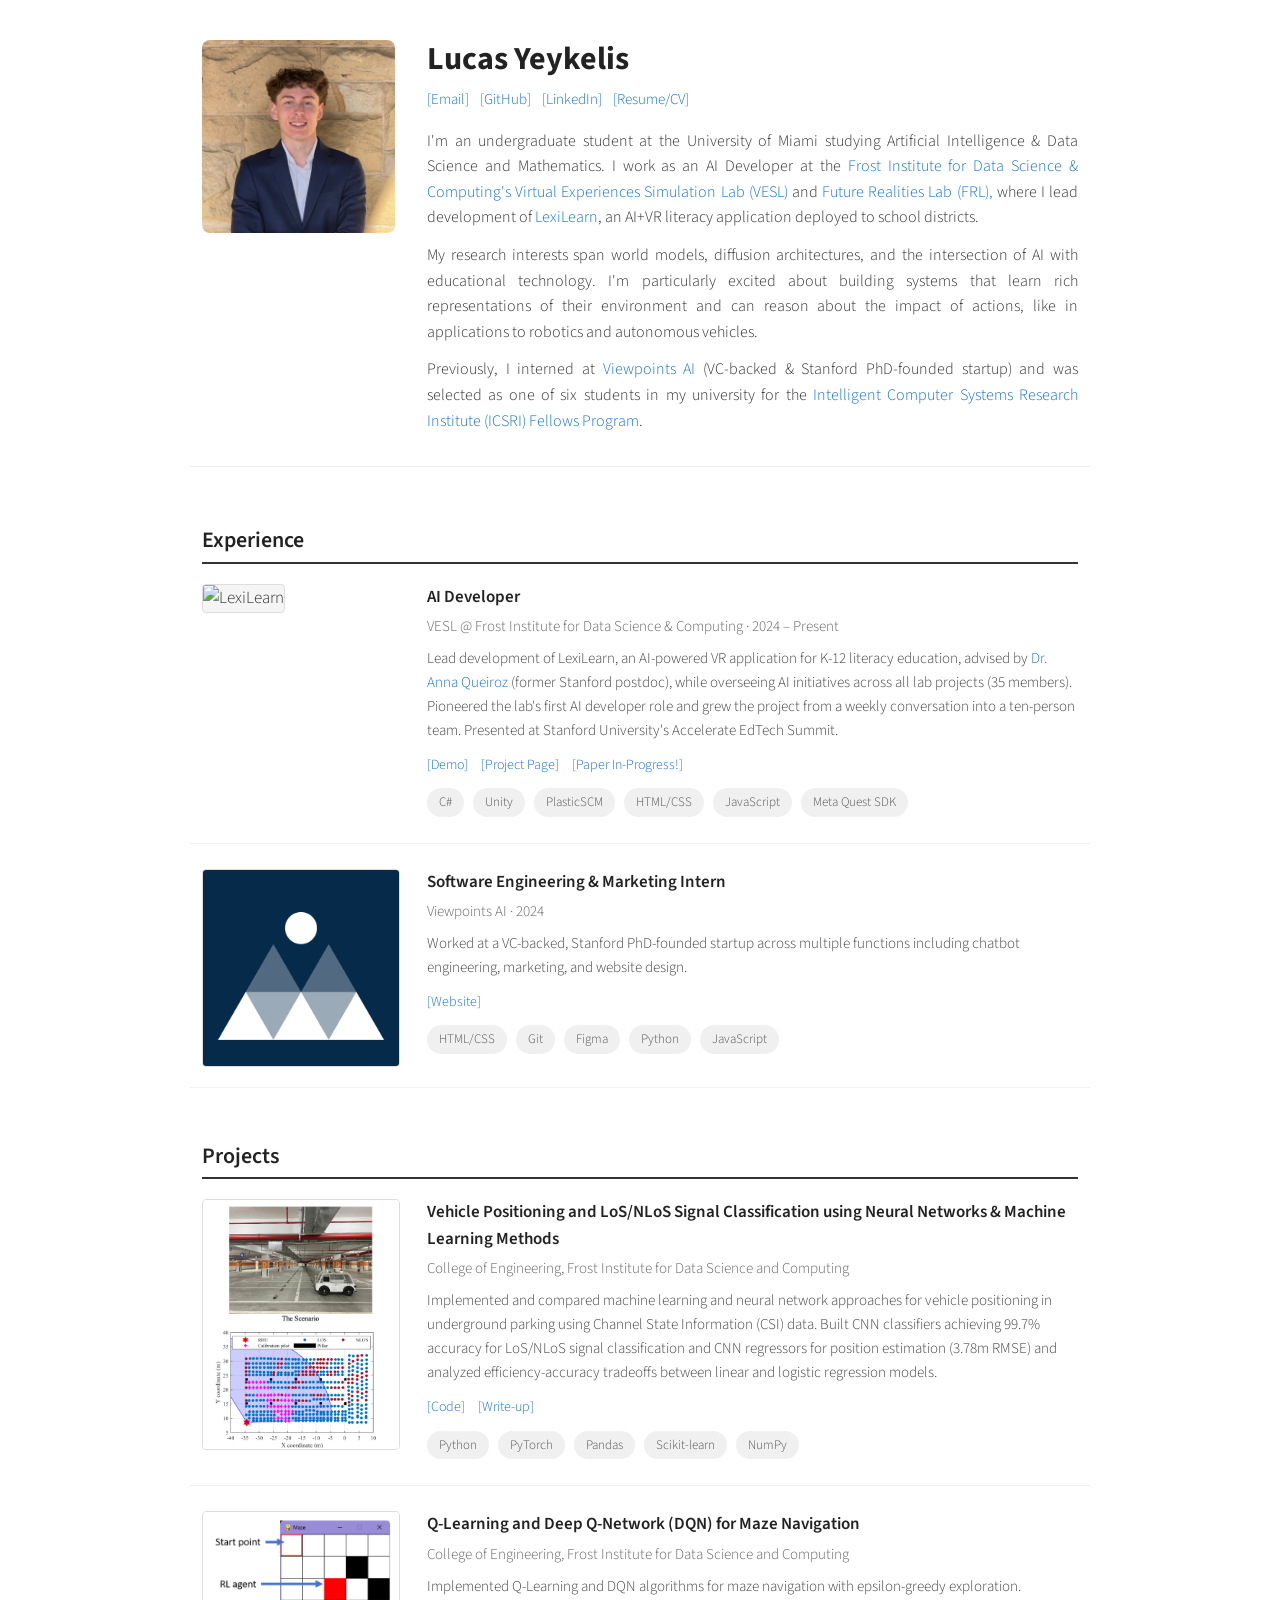
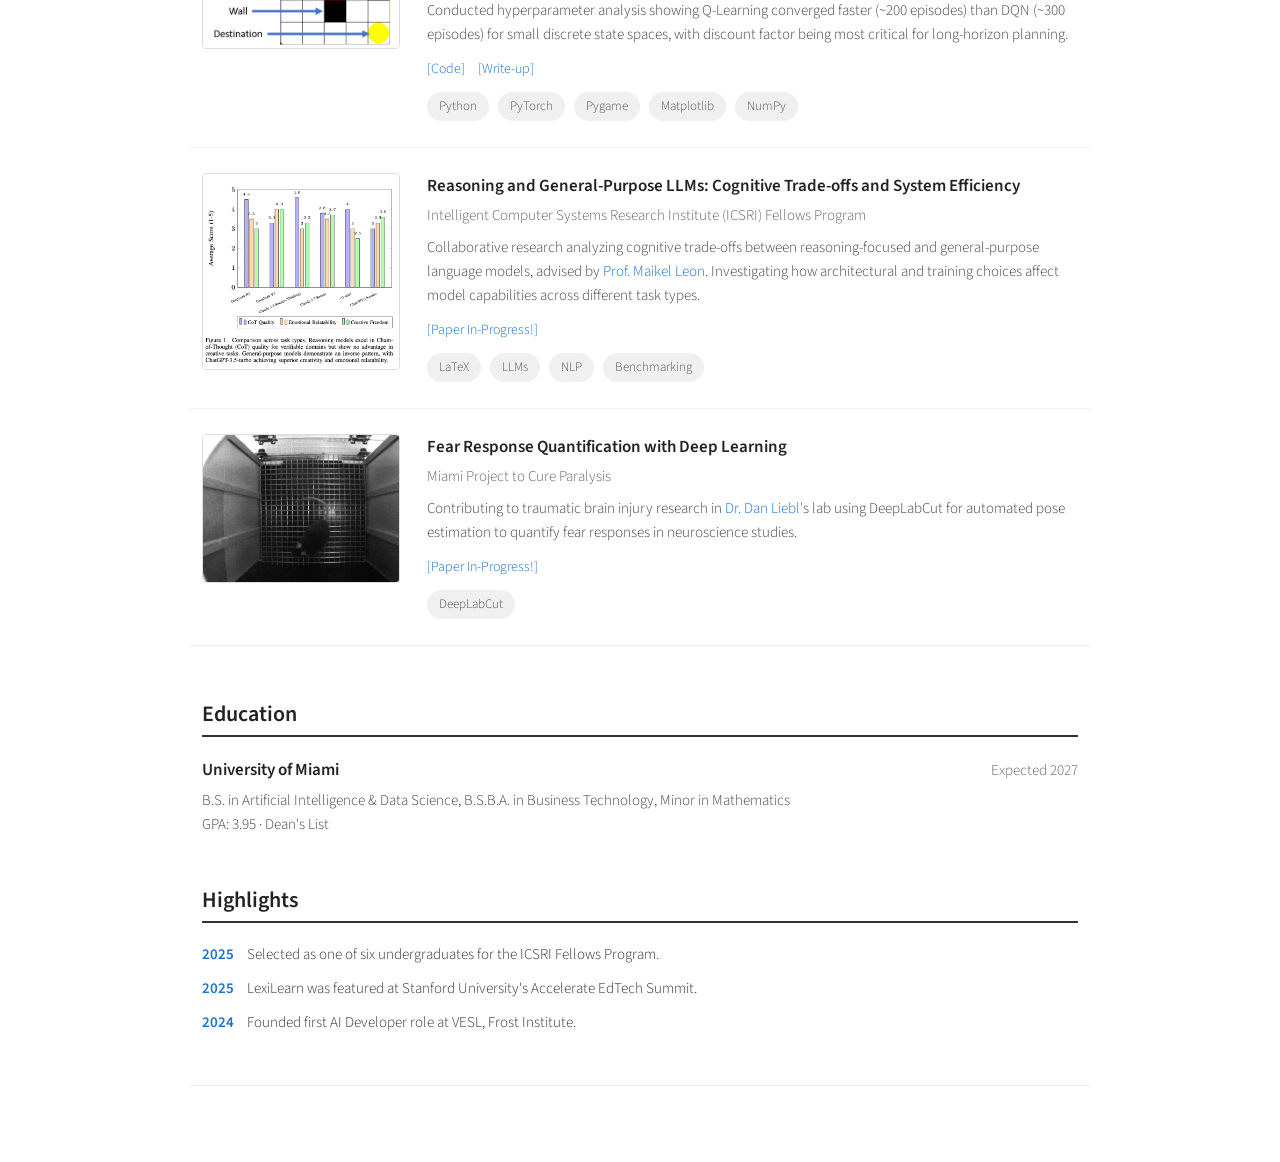
==== index.html @ 6c32b9e9 "changing bio text" ====
<!DOCTYPE html>
<html lang="en">
<head>
    <meta charset="UTF-8">
    <meta name="viewport" content="width=device-width, initial-scale=1.0">
    <title>Lucas Yeykelis</title>
    
    <!-- Bootstrap CSS -->
    <link href="https://cdn.jsdelivr.net/npm/bootstrap@5.3.2/dist/css/bootstrap.min.css" rel="stylesheet">
    
    <!-- Google Fonts -->
    <link rel="preconnect" href="https://fonts.googleapis.com">
    <link rel="preconnect" href="https://fonts.gstatic.com" crossorigin>
    <link href="https://fonts.googleapis.com/css2?family=Source+Sans+3:wght@300;400;600;700&display=swap" rel="stylesheet">
    
    <link rel="stylesheet" href="css/style.css">
</head>
<body>
    <div class="container">
        <!-- Header / Bio Section -->
        <div class="row header-section">
            <div class="col-md-3 portrait-col">
                <img src="imgs/ProfilePhoto.jpeg" class="img-fluid portrait" alt="Lucas portrait">
            </div>
            <div class="col-md-9 bio-col">
                <h1 class="name">Lucas Yeykelis</h1>
                
                <div class="contact-links">
                    <a href="mailto:yeylucas10@gmail.com" target="_blank">[Email]</a>
                    <a href="https://github.com/yeylucas" target="_blank">[GitHub]</a>
                    <a href="https://linkedin.com/in/lucasyeykelis" target="_blank">[LinkedIn]</a>
                    <a href="docs/Lucas Yeykelis Resume.pdf" target="_blank">[Resume/CV]</a>
                </div>
                
                <p class="bio">
                    I'm an undergraduate student at the University of Miami studying Artificial Intelligence & Data Science and Mathematics. I work as an 
                    AI Developer at the <a href="https://xr.miami.edu/labs/the-vesl/index.html" target="_blank">Frost Institute for Data Science & Computing's Virtual 
                    Experiences Simulation Lab (VESL)</a> and <a href="https://xr.miami.edu/labs/frl/index.html" target="_blank">Future Realities Lab 
                    (FRL), </a>where I lead development of 
                    <a href="https://xr.miami.edu/labs/frl/projects.html" target="_blank">LexiLearn</a>, an AI+VR literacy application deployed to school districts.
                </p>
                
                <p class="bio">
                    My research interests span world models, diffusion architectures, and the intersection of 
                    AI with educational technology. I'm particularly excited about building systems that learn 
                    rich representations of their environment and can reason about the impact of actions, like in applications to robotics and autonomous vehicles.
                </p>
                
                <p class="bio">
                    Previously, I interned at <a href="https://viewpoints.ai/" target="_blank">Viewpoints AI</a> (VC-backed & Stanford PhD-founded startup) 
                    and was selected as one of six students in my university for the 
                    <a href="https://www.herbert.miami.edu/faculty-research/research-labs-centers-institutes/icsri/fellows-program.html" target="_blank">Intelligent Computer Systems Research Institute (ICSRI) Fellows Program</a>.
                </p>
            </div>
        </div>
        

<!-- Experience Section -->
<div class="row">
    <div class="col-12">
        <h2 class="section-title">Experience</h2>
    </div>
</div>

<!-- Experience: LexiLearn -->
<div class="row project-row">
    <div class="col-sm-3 project-img-col">
        <img src="imgs/LexiLearnDemo.jpeg" class="img-fluid project-img" alt="LexiLearn">
    </div>
    <div class="col-sm-9">
        <div class="project-title">
            AI Developer
        </div>
        <div class="project-venue">
            VESL @ Frost Institute for Data Science & Computing · 2024 – Present
        </div>
        <div class="project-desc">
            Lead development of LexiLearn, an AI-powered VR application for K-12 literacy education, advised by <a href="https://com.miami.edu/profile/anna-queiroz/" target="_blank">Dr. Anna Queiroz</a> 
    (former Stanford postdoc), while overseeing AI initiatives across all lab projects (35 members). 
            Pioneered the lab's first AI developer role and grew the project from a weekly 
            conversation into a ten-person team. Presented at Stanford University's Accelerate EdTech Summit.
        </div>
        <div class="project-links">
            <a href="https://www.youtube.com/shorts/j29-6Xuvc5c" target="_blank">[Demo]</a>
            <a href="https://xr.miami.edu/labs/frl/projects.html" target="_blank">[Project Page]</a> 
            <a href="#">[Paper In-Progress!]</a>
        </div>
         <div class="project-tags">
                    <span class="tag">C#</span>
                    <span class="tag">Unity</span>
                    <span class="tag">PlasticSCM</span>
                    <span class="tag">HTML/CSS</span>
                    <span class="tag">JavaScript</span>
                    <span class="tag">Meta Quest SDK</span>
        </div>
    </div>
</div>

<!-- Experience: Viewpoints AI -->
<div class="row project-row">
    <div class="col-sm-3 project-img-col">
        <img src="imgs/vp_AI_2048.png" class="img-fluid project-img" alt="Viewpoints AI">
    </div>
    <div class="col-sm-9">
        <div class="project-title">
            Software Engineering & Marketing Intern
        </div>
        <div class="project-venue">
            Viewpoints AI · 2024
        </div>
        <div class="project-desc">
            Worked at a VC-backed, Stanford PhD-founded startup across multiple functions including 
            chatbot engineering, marketing, and website design.
        </div>
        <div class="project-links">
            <a href="https://viewpoints.ai/" target="_blank">[Website]</a>
        </div>
        <div class="project-tags">
                    <span class="tag">HTML/CSS</span>
                    <span class="tag">Git</span>
                    <span class="tag">Figma</span>
                    <span class="tag">Python</span>
                    <span class="tag">JavaScript</span>
        </div>
    </div>
</div>


        <!-- Projects Section -->
        <div class="row">
            <div class="col-12">
                <h2 class="section-title">Projects</h2>
            </div>
        </div>
    
        
        <!-- Project: Los/NLoS -->
        <div class="row project-row">
            <div class="col-sm-3 project-img-col">
                <img src="imgs/LoS:NLoS.png" class="img-fluid project-img" alt="Los-NLos">
            </div>
            <div class="col-sm-9">
                <div class="project-title">
                    Vehicle Positioning and LoS/NLoS Signal Classification using Neural Networks & Machine Learning Methods
                </div>
                <div class="project-venue">
                    College of Engineering, Frost Institute for Data Science and Computing
                </div>
                <div class="project-desc">
                    Implemented and compared machine learning and neural network approaches for vehicle positioning in underground parking using Channel State Information (CSI) data. Built CNN classifiers achieving 99.7% accuracy for LoS/NLoS signal classification and CNN regressors for position estimation (3.78m RMSE) and analyzed efficiency-accuracy tradeoffs between linear and logistic regression models.
                </div>
                <div class="project-links">
                    <a href="https://github.com/yeylucas/vehicle-positioning" target="_blank">[Code]</a>
                    <a href="docs/LoS-NLoS.pdf" target="_blank">[Write-up]</a>
                </div>
                <div class="project-tags">
                    <span class="tag">Python</span>
                    <span class="tag">PyTorch</span>
                    <span class="tag">Pandas</span>
                    <span class="tag">Scikit-learn</span>
                    <span class="tag">NumPy</span>
                </div>
            </div>
        </div>


        <!-- Project: Reinforcement Learning -->
        <div class="row project-row">
            <div class="col-sm-3 project-img-col">
                <img src="imgs/RL_Maze.png" class="img-fluid project-img" alt="Los-NLos">
            </div>
            <div class="col-sm-9">
                <div class="project-title">
                    Q-Learning and Deep Q-Network (DQN) for Maze Navigation
                </div>
                <div class="project-venue">
                    College of Engineering, Frost Institute for Data Science and Computing
                </div>
                <div class="project-desc">
                    Implemented Q-Learning and DQN algorithms for maze navigation with epsilon-greedy exploration. Conducted hyperparameter analysis showing Q-Learning converged faster (~200 episodes) than DQN (~300 episodes) for small discrete state spaces, with discount factor being most critical for long-horizon planning.
                </div>
                <div class="project-links">
                    <a href="https://github.com/yeylucas/maze-navigation-rl" target="_blank">[Code]</a>
                    <a href="docs/Q-Learning and DQN for Maze Navigation.pdf" target="_blank">[Write-up]</a>
                </div>
                <div class="project-tags">
                    <span class="tag">Python</span>
                    <span class="tag">PyTorch</span>
                    <span class="tag">Pygame</span>
                    <span class="tag">Matplotlib</span>
                    <span class="tag">NumPy</span>
                </div>
            </div>
        </div>
        
        <!-- Project: IEEE Research -->
        <div class="row project-row">
            <div class="col-sm-3 project-img-col">
                <img src="imgs/IEEEGraph.png" class="img-fluid project-img" alt="IEEE Research">
            </div>
            <div class="col-sm-9">
                <div class="project-title">
                    Reasoning and General-Purpose LLMs: Cognitive Trade-offs and System Efficiency
                </div>
                <div class="project-venue">
                    Intelligent Computer Systems Research Institute (ICSRI) Fellows Program
                </div>
                <div class="project-desc">
                    Collaborative research analyzing cognitive trade-offs between reasoning-focused 
                    and general-purpose language models, advised by <a href="https://people.miami.edu/profile/d5b0b9ea0b949c3556face12722f05a1" target="_blank">Prof. Maikel Leon</a>. Investigating how architectural and training 
                    choices affect model capabilities across different task types.
                </div>
                <div class="project-links">
                    <a href="#">[Paper In-Progress!]</a> 
                </div>
                <div class="project-tags">
                    <span class="tag">LaTeX</span>
                    <span class="tag">LLMs</span>
                    <span class="tag">NLP</span>
                    <span class="tag">Benchmarking</span>
                    
                </div>
            </div>
        </div>
        
        <!-- Project: DeepLabCut Fear Response -->
        <div class="row project-row">
            <div class="col-sm-3 project-img-col">
                <img src="imgs/DLCRat.png" class="img-fluid project-img" alt="DeepLabCut Research">
            </div>
            <div class="col-sm-9">
                <div class="project-title">
                    Fear Response Quantification with Deep Learning
                </div>
                <div class="project-venue">
                    Miami Project to Cure Paralysis
                </div>
                <div class="project-desc">
                    Contributing to traumatic brain injury research in <a href="https://www.themiamiproject.org/faculty/daniel-liebl/" target="_blank">Dr. Dan Liebl</a>'s lab using DeepLabCut for automated pose estimation to 
                    quantify fear responses in neuroscience studies.
                </div>
                <div class="project-links">
                    <a href="#">[Paper In-Progress!]</a>
                </div>
                <div class="project-tags">
                    <span class="tag">DeepLabCut</span>
                </div>
            </div>
        </div>
        
        <!-- Older Projects Section -->
       <!---
       
       <div class="row"> 
            <div class="col-12">
                <h2 class="section-title">Older Projects</h2>
            </div>
        </div>

        -->

        <!-- Education Section -->
        <div class="row">
            <div class="col-12">
                <h2 class="section-title">Education</h2>
            </div>
        </div>
        
        <div class="row education-row">
            <div class="col-12">
                <div class="education-item">
                    <span class="education-school">University of Miami</span>
                    <span class="education-date">Expected 2027</span>
                </div>
                <div class="education-details">
                    B.S. in Artificial Intelligence & Data Science, B.S.B.A. in Business Technology, Minor in Mathematics
                    <br>
                    GPA: 3.95 · Dean's List
                </div>
            </div>
        </div>
        
        <!-- Highlights Section -->
        <div class="row">
            <div class="col-12">
                <h2 class="section-title">Highlights</h2>
            </div>
        </div>
        
        <div class="row highlights-row">
            <div class="col-12">
                <div class="highlight-item">
                    <span class="highlight-date">2025</span>
                    Selected as one of six undergraduates for the ICSRI Fellows Program.
                </div>
                <div class="highlight-item">
                    <span class="highlight-date">2025</span>
                    LexiLearn was featured at Stanford University's Accelerate EdTech Summit.
                </div>
                <div class="highlight-item">
                    <span class="highlight-date">2024</span>
                    Founded first AI Developer role at VESL, Frost Institute.
                </div>
            </div>
        </div>
        
        <!-- Footer -->
        <div class="row footer-row">
            <div class="col-12">
                <p class="footer-text">
                    
                </p>
            </div>
        </div>
        
    </div>
    
    <script src="https://cdn.jsdelivr.net/npm/bootstrap@5.3.2/dist/js/bootstrap.bundle.min.js"></script>
</body>
</html>
---- css/style.css ----
/* Base Styles */
body {
    font-family: 'Source Sans 3', 'Helvetica Neue', Helvetica, Arial, sans-serif;
    font-size: 17px;
    font-weight: 300;
    line-height: 1.6;
    color: #333;
    background-color: #fff;
    padding-top: 40px;
    padding-bottom: 40px;
}

.container {
    max-width: 900px;
}

a {
    color: #1772d0;
    text-decoration: none;
}

a:hover {
    color: #f09228;
    text-decoration: none;
}

/* Header / Bio Section */
.header-section {
    margin-bottom: 30px;
    padding-bottom: 20px;
    border-bottom: 1px solid #eee;
}

.portrait-col {
    padding-right: 20px;
}

.portrait {
    width: 100%;
    max-width: 200px;
    border-radius: 8px;
}

.name {
    font-size: 32px;
    font-weight: 700;
    margin-bottom: 8px;
    color: #222;
}

.contact-links {
    margin-bottom: 15px;
}

.contact-links a {
    margin-right: 8px;
    font-size: 15px;
}

.bio {
    font-size: 16px;
    margin-bottom: 12px;
    text-align: justify;
}

/* Section Titles */
.section-title {
    font-size: 22px;
    font-weight: 600;
    color: #222;
    margin-top: 30px;
    margin-bottom: 20px;
    padding-bottom: 8px;
    border-bottom: 2px solid #333;
}

/* Project Cards */
.project-row {
    margin-bottom: 25px;
    padding-bottom: 20px;
    border-bottom: 1px solid #f0f0f0;
}

.project-row:last-of-type {
    border-bottom: none;
}

.project-img-col {
    padding-right: 15px;
}

.project-img {
    width: 100%;
    border-radius: 4px;
    border: 1px solid #ddd;
    background-color: #f5f5f5;
}

.project-title {
    font-size: 17px;
    font-weight: 600;
    color: #222;
    margin-bottom: 4px;
}

.project-venue {
    font-size: 15px;
    color: #666;
    margin-bottom: 8px;
}

.project-desc {
    font-size: 15px;
    color: #444;
    margin-bottom: 8px;
}

.project-links a {
    margin-right: 10px;
    font-size: 14px;
}

/* Education */
.education-row {
    margin-bottom: 20px;
}

.education-item {
    display: flex;
    justify-content: space-between;
    align-items: baseline;
}

.education-school {
    font-size: 17px;
    font-weight: 600;
    color: #222;
}

.education-date {
    font-size: 15px;
    color: #666;
}

.education-details {
    font-size: 15px;
    color: #444;
    margin-top: 4px;
}

/* Highlights */
.highlights-row {
    margin-bottom: 20px;
}

.highlight-item {
    margin-bottom: 10px;
    font-size: 15px;
}

.highlight-date {
    font-weight: 600;
    color: #1772d0;
    margin-right: 10px;
}

/* Footer */
.footer-row {
    margin-top: 40px;
    padding-top: 20px;
    border-top: 1px solid #eee;
}

.footer-text {
    font-size: 13px;
    color: #888;
    text-align: center;
}

/* Responsive Adjustments */
@media (max-width: 768px) {
    .portrait-col {
        text-align: center;
        margin-bottom: 20px;
    }
    
    .portrait {
        max-width: 150px;
    }
    
    .name {
        text-align: center;
    }
    
    .contact-links {
        text-align: center;
    }
    
    .bio {
        text-align: left;
    }
    
    .project-img-col {
        margin-bottom: 15px;
    }
    
    .education-item {
        flex-direction: column;
    }
    
    .education-date {
        margin-top: 2px;
    }
}

.project-tags {
    margin-top: 10px;
}

.tag {
    display: inline-block;
    background-color: #f0f0f0;
    color: #555;
    padding: 4px 12px;
    border-radius: 20px;
    font-size: 13px;
    margin-right: 6px;
    margin-bottom: 6px;
}
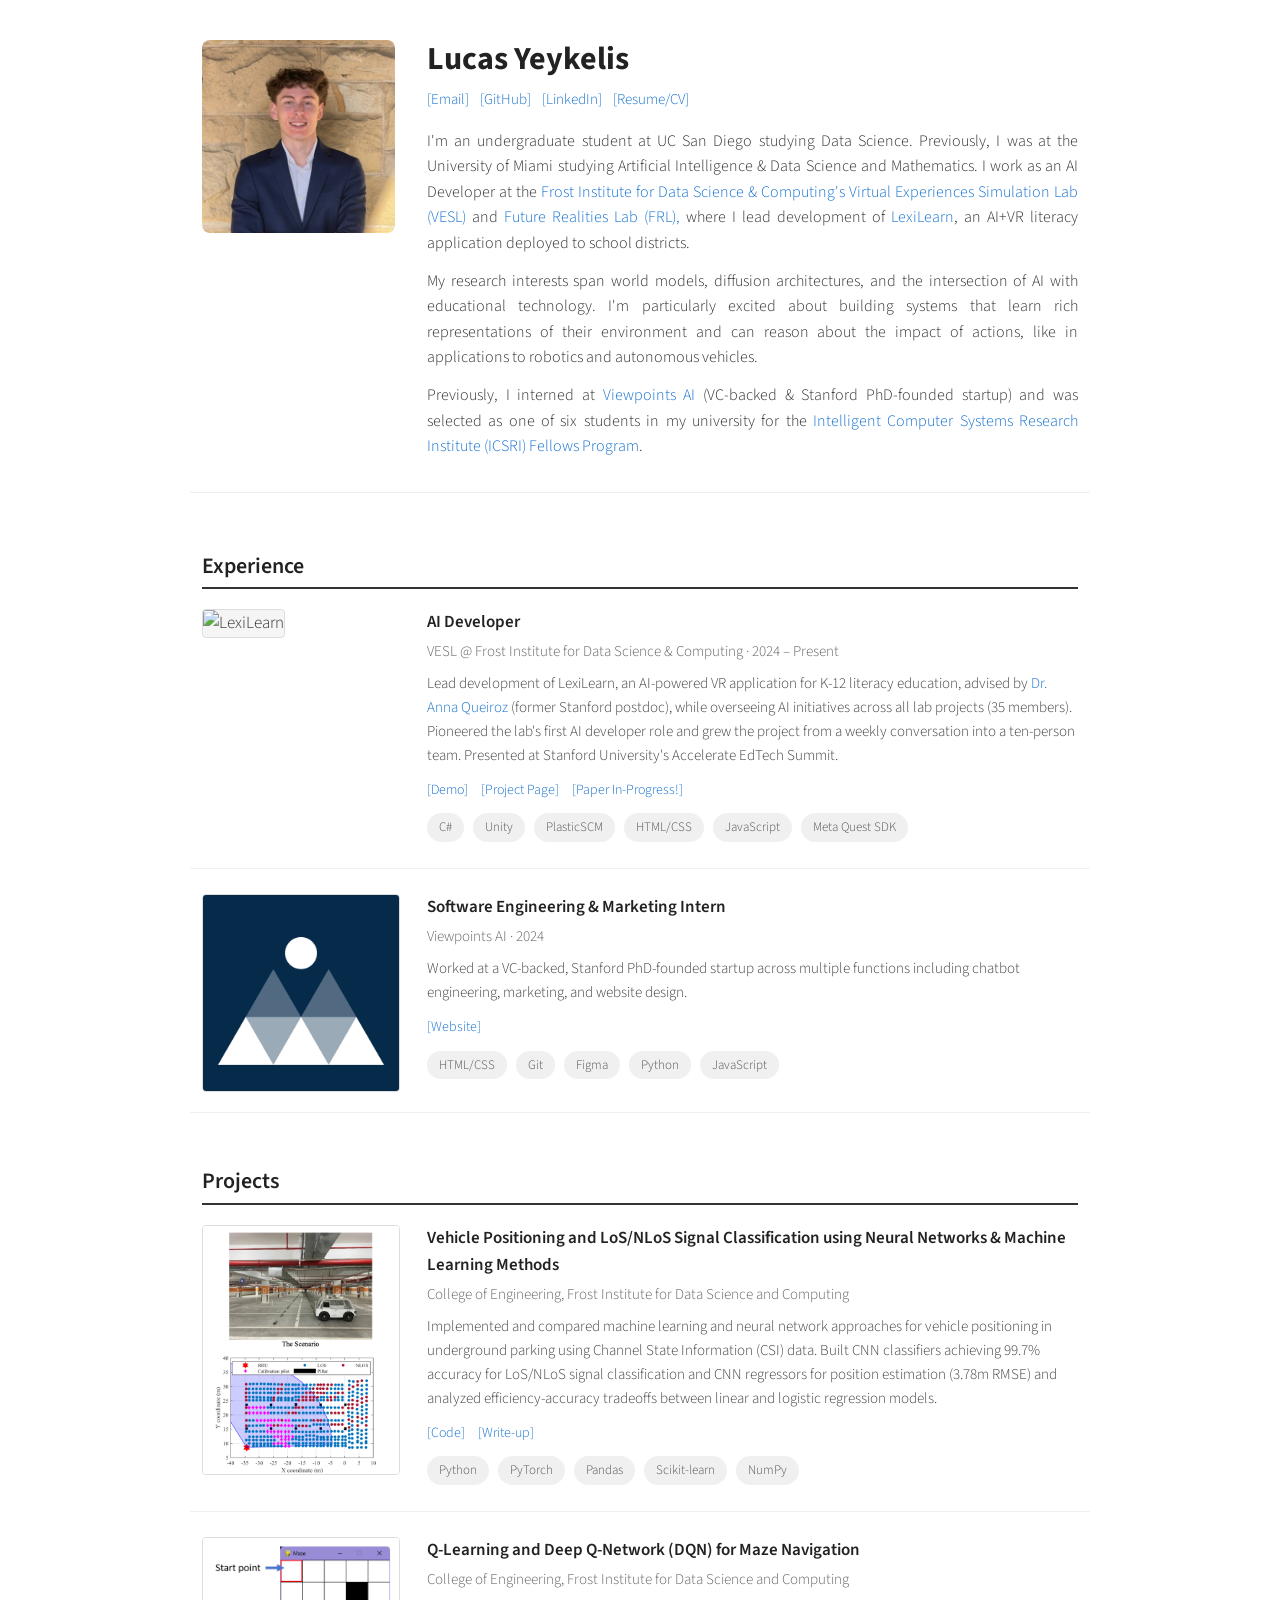
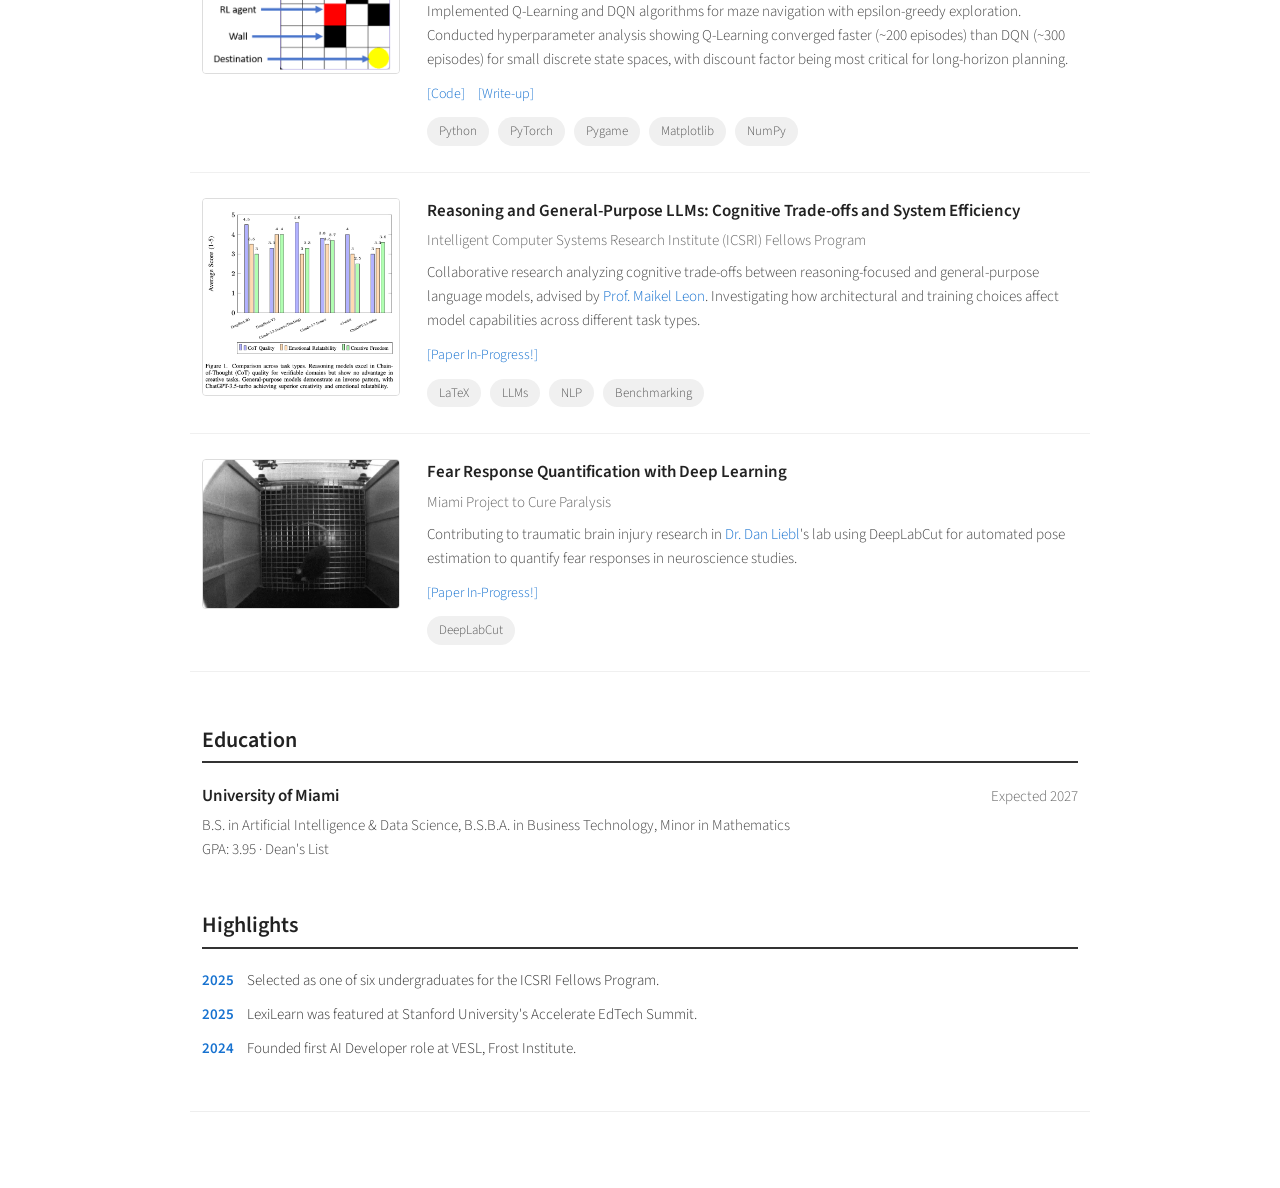
==== commit 147446c0: "Update bio text" ====
--- a/index.html
+++ b/index.html
@@ -33,7 +33,7 @@
                 </div>
                 
                 <p class="bio">
-                    I'm an undergraduate student at the University of Miami studying Artificial Intelligence & Data Science and Mathematics. I work as an 
+                    I'm an undergraduate student at UC San Diego studying Data Science. Previously, I was at the University of Miami studying Artificial Intelligence & Data Science and Mathematics. I work as an 
                     AI Developer at the <a href="https://xr.miami.edu/labs/the-vesl/index.html" target="_blank">Frost Institute for Data Science & Computing's Virtual 
                     Experiences Simulation Lab (VESL)</a> and <a href="https://xr.miami.edu/labs/frl/index.html" target="_blank">Future Realities Lab 
                     (FRL), </a>where I lead development of 
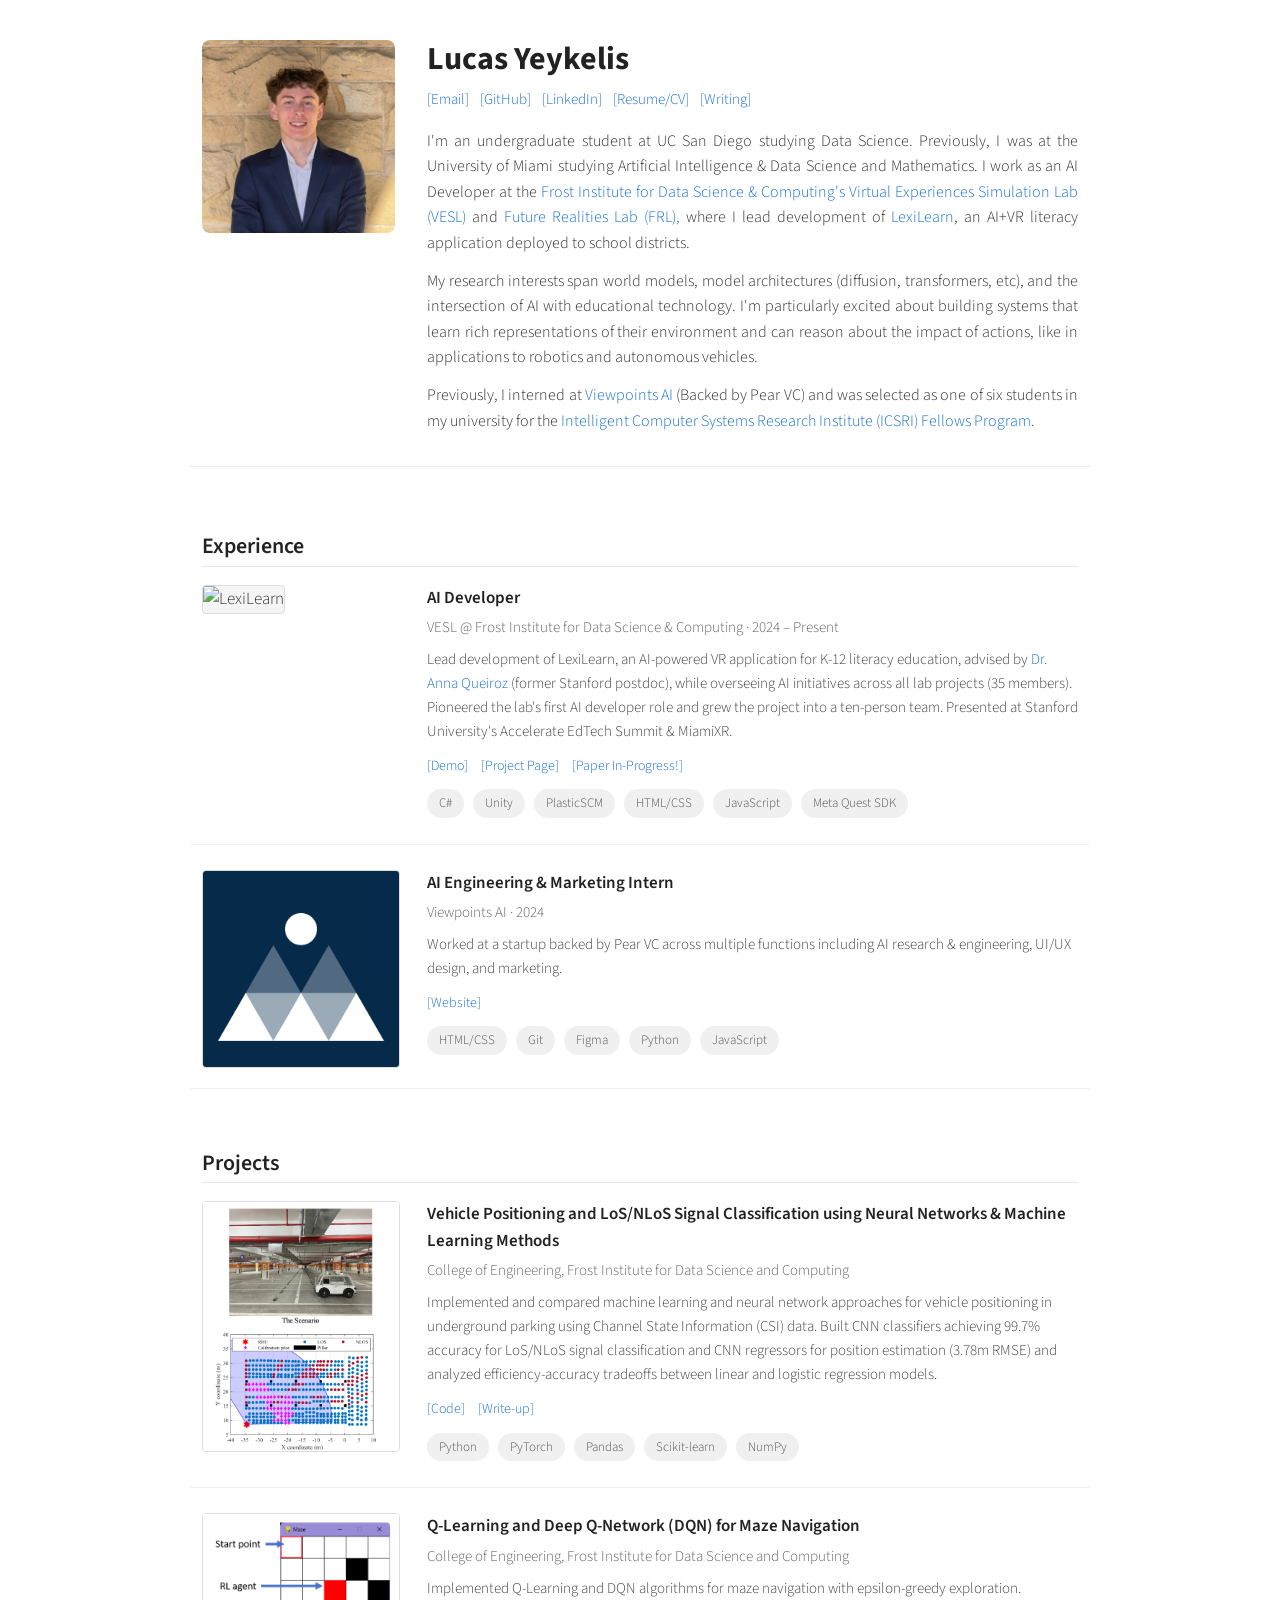
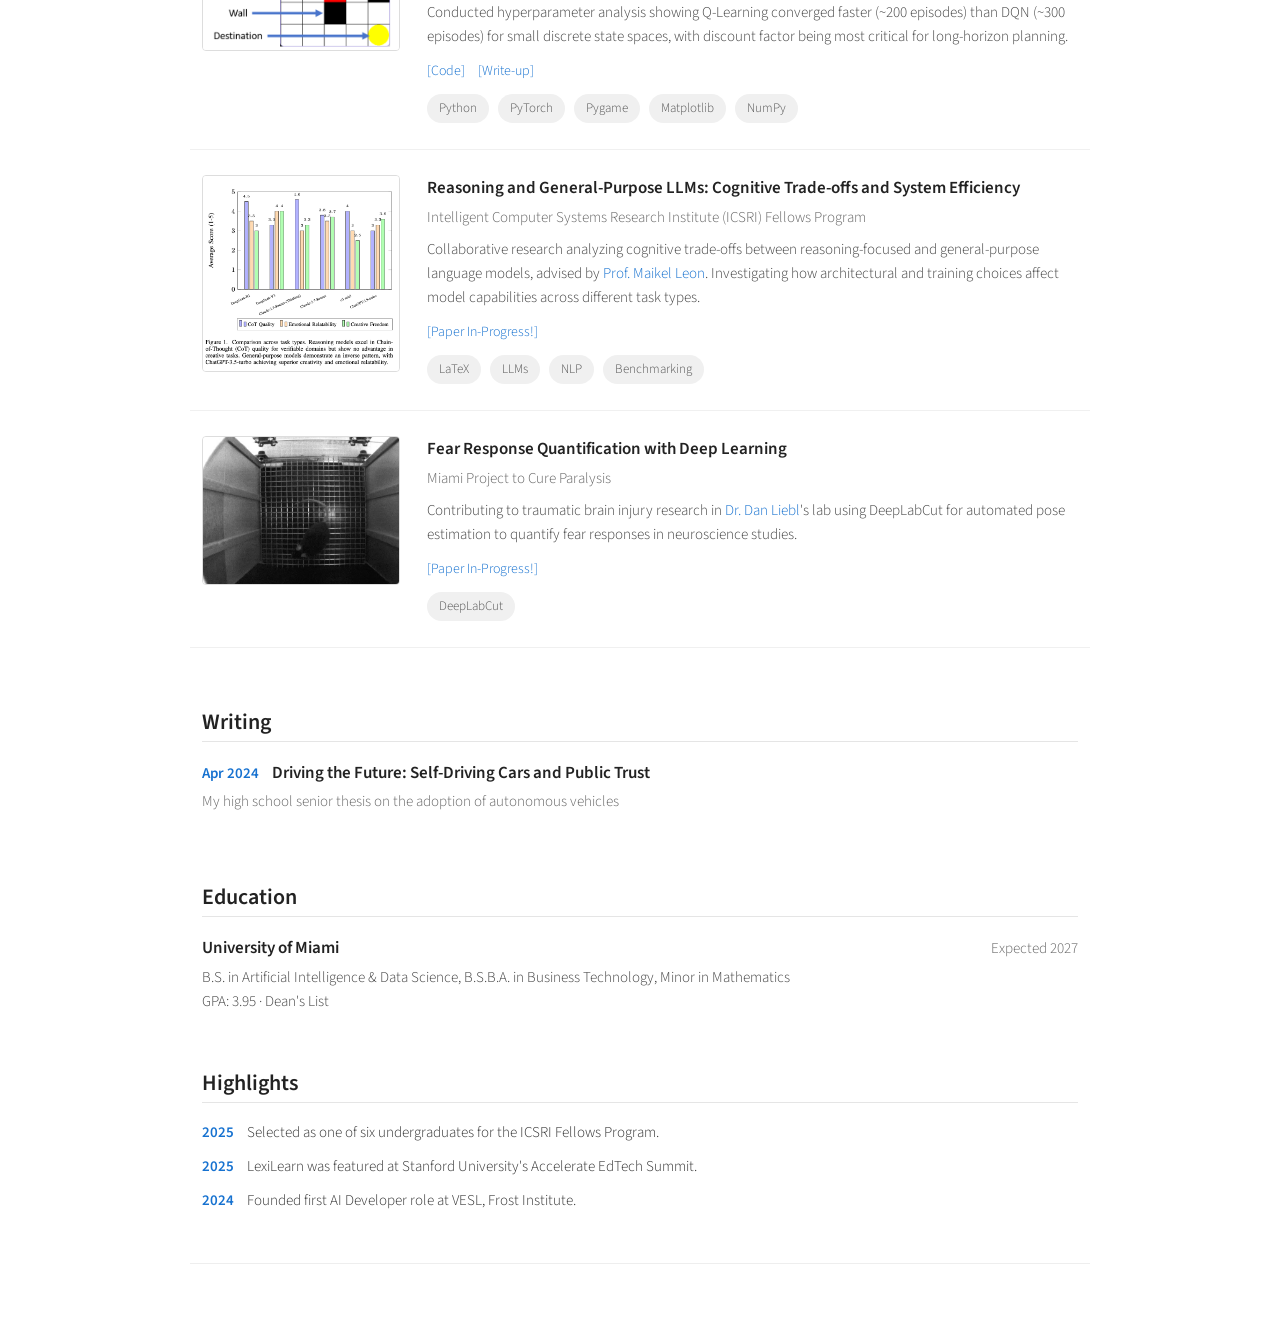
==== commit 6f6cf2b3: "added writing section" ====
--- a/index.html
+++ b/index.html
@@ -30,6 +30,7 @@
                     <a href="https://github.com/yeylucas" target="_blank">[GitHub]</a>
                     <a href="https://linkedin.com/in/lucasyeykelis" target="_blank">[LinkedIn]</a>
                     <a href="docs/Lucas Yeykelis Resume.pdf" target="_blank">[Resume/CV]</a>
+                    <a href="blog/">[Writing]</a>
                 </div>
                 
                 <p class="bio">
@@ -41,13 +42,13 @@
                 </p>
                 
                 <p class="bio">
-                    My research interests span world models, diffusion architectures, and the intersection of 
+                    My research interests span world models, model architectures (diffusion, transformers, etc), and the intersection of 
                     AI with educational technology. I'm particularly excited about building systems that learn 
                     rich representations of their environment and can reason about the impact of actions, like in applications to robotics and autonomous vehicles.
                 </p>
                 
                 <p class="bio">
-                    Previously, I interned at <a href="https://viewpoints.ai/" target="_blank">Viewpoints AI</a> (VC-backed & Stanford PhD-founded startup) 
+                    Previously, I interned at <a href="https://viewpoints.ai/" target="_blank">Viewpoints AI</a> (Backed by Pear VC) 
                     and was selected as one of six students in my university for the 
                     <a href="https://www.herbert.miami.edu/faculty-research/research-labs-centers-institutes/icsri/fellows-program.html" target="_blank">Intelligent Computer Systems Research Institute (ICSRI) Fellows Program</a>.
                 </p>
@@ -77,8 +78,7 @@
         <div class="project-desc">
             Lead development of LexiLearn, an AI-powered VR application for K-12 literacy education, advised by <a href="https://com.miami.edu/profile/anna-queiroz/" target="_blank">Dr. Anna Queiroz</a> 
     (former Stanford postdoc), while overseeing AI initiatives across all lab projects (35 members). 
-            Pioneered the lab's first AI developer role and grew the project from a weekly 
-            conversation into a ten-person team. Presented at Stanford University's Accelerate EdTech Summit.
+            Pioneered the lab's first AI developer role and grew the project into a ten-person team. Presented at Stanford University's Accelerate EdTech Summit & MiamiXR.
         </div>
         <div class="project-links">
             <a href="https://www.youtube.com/shorts/j29-6Xuvc5c" target="_blank">[Demo]</a>
@@ -103,14 +103,14 @@
     </div>
     <div class="col-sm-9">
         <div class="project-title">
-            Software Engineering & Marketing Intern
+            AI Engineering & Marketing Intern
         </div>
         <div class="project-venue">
             Viewpoints AI · 2024
         </div>
         <div class="project-desc">
-            Worked at a VC-backed, Stanford PhD-founded startup across multiple functions including 
-            chatbot engineering, marketing, and website design.
+            Worked at a startup backed by Pear VC across multiple functions including 
+            AI research & engineering, UI/UX design, and marketing.
         </div>
         <div class="project-links">
             <a href="https://viewpoints.ai/" target="_blank">[Website]</a>
@@ -259,6 +259,25 @@
 
         -->
 
+        <!-- Writing Section -->
+        <div class="row">
+            <div class="col-12">
+                <h2 class="section-title">Writing</h2>
+            </div>
+        </div>
+
+        <div class="row writing-row">
+            <div class="col-12">
+                <div class="writing-item">
+                    <span class="writing-date">Apr 2024</span>
+                    <a class="writing-title" href="blog/self-driving-cars-public-trust.html">Driving the Future: Self-Driving Cars and Public Trust</a>
+                    <div class="writing-blurb">
+                        My high school senior thesis on the adoption of autonomous vehicles
+                    </div>
+                </div>
+            </div>
+        </div>
+
         <!-- Education Section -->
         <div class="row">
             <div class="col-12">
--- a/css/style.css
+++ b/css/style.css
@@ -68,10 +68,10 @@
     font-size: 22px;
     font-weight: 600;
     color: #222;
-    margin-top: 30px;
-    margin-bottom: 20px;
-    padding-bottom: 8px;
-    border-bottom: 2px solid #333;
+    margin-top: 36px;
+    margin-bottom: 18px;
+    padding-bottom: 6px;
+    border-bottom: 1px solid #e5e5e5;
 }
 
 /* Project Cards */
@@ -226,4 +226,241 @@
     font-size: 13px;
     margin-right: 6px;
     margin-bottom: 6px;
-}+}
+/* ------------------------------------------------------------ */
+/* Writing / Blog                                               */
+/* ------------------------------------------------------------ */
+
+/* Homepage writing list */
+.writing-row {
+    margin-bottom: 20px;
+}
+
+.writing-item {
+    margin-bottom: 14px;
+    font-size: 15px;
+}
+
+.writing-date {
+    font-weight: 600;
+    color: #1772d0;
+    margin-right: 10px;
+}
+
+.writing-title {
+    font-size: 17px;
+    font-weight: 600;
+    color: #222;
+}
+
+.writing-title:hover {
+    color: #1772d0;
+}
+
+.writing-blurb {
+    font-size: 15px;
+    color: #666;
+    margin-top: 2px;
+}
+
+/* Essay pages */
+.essay-nav {
+    font-size: 14px;
+    margin-bottom: 56px;
+    display: flex;
+    justify-content: space-between;
+}
+
+.essay-nav a {
+    color: #888;
+}
+
+.essay-nav a:hover {
+    color: #1772d0;
+}
+
+.essay {
+    max-width: 680px;
+    margin: 0 auto;
+}
+
+.essay-kicker {
+    font-size: 13px;
+    letter-spacing: 0.12em;
+    text-transform: uppercase;
+    color: #888;
+    margin-bottom: 14px;
+}
+
+.essay-title {
+    font-family: 'Source Serif 4', Georgia, 'Times New Roman', serif;
+    font-size: 40px;
+    font-weight: 600;
+    line-height: 1.15;
+    letter-spacing: -0.01em;
+    color: #111;
+    margin-bottom: 14px;
+}
+
+.essay-meta {
+    font-size: 15px;
+    color: #666;
+    margin-bottom: 40px;
+}
+
+.essay-preface {
+    font-family: 'Source Sans 3', 'Helvetica Neue', Helvetica, Arial, sans-serif;
+    font-size: 16px;
+    font-weight: 400;
+    line-height: 1.6;
+    color: #666;
+    margin-bottom: 40px;
+}
+
+.essay-body {
+    font-family: 'Source Serif 4', Georgia, 'Times New Roman', serif;
+    font-size: 19px;
+    font-weight: 400;
+    line-height: 1.7;
+    color: #222;
+}
+
+.essay-body p {
+    margin-bottom: 24px;
+}
+
+.essay-body h2 {
+    font-family: 'Source Sans 3', 'Helvetica Neue', Helvetica, Arial, sans-serif;
+    font-size: 21px;
+    font-weight: 600;
+    color: #111;
+    margin-top: 48px;
+    margin-bottom: 16px;
+    border: none;
+    padding: 0;
+}
+
+.essay-body blockquote.epigraph {
+    font-style: italic;
+    font-size: 19px;
+    color: #444;
+    margin: 0 0 32px 0;
+    padding: 0 0 0 20px;
+    border-left: 2px solid #ddd;
+}
+
+.essay-body blockquote.epigraph p {
+    margin-bottom: 0;
+}
+
+.essay-references {
+    margin-top: 56px;
+    padding-top: 28px;
+    border-top: 1px solid #e5e5e5;
+}
+
+.essay-references h2 {
+    font-size: 18px;
+    font-weight: 600;
+    color: #111;
+    margin-bottom: 16px;
+}
+
+.essay-references ol {
+    list-style: none;
+    padding-left: 0;
+    margin: 0;
+}
+
+.essay-references li {
+    font-size: 14px;
+    line-height: 1.55;
+    color: #555;
+    padding-left: 1.6em;
+    text-indent: -1.6em;
+    margin-bottom: 10px;
+    overflow-wrap: anywhere;
+}
+
+.essay-footer {
+    max-width: 680px;
+    margin: 64px auto 0;
+    padding-top: 20px;
+    border-top: 1px solid #eee;
+    font-size: 14px;
+}
+
+.essay-footer a {
+    color: #888;
+}
+
+.essay-footer a:hover {
+    color: #1772d0;
+}
+
+/* Writing index page */
+.writing-index {
+    max-width: 680px;
+    margin: 0 auto;
+}
+
+.writing-index .section-title {
+    margin-top: 0;
+}
+
+.writing-index .writing-item {
+    display: flex;
+    align-items: baseline;
+    gap: 16px;
+    padding: 18px 0;
+    border-bottom: 1px solid #f0f0f0;
+}
+
+.writing-index .writing-item:last-child {
+    border-bottom: none;
+}
+
+.writing-index .writing-date {
+    flex: 0 0 110px;
+    font-weight: 400;
+    color: #888;
+    font-size: 14px;
+    margin: 0;
+}
+
+.writing-index .writing-title {
+    font-family: 'Source Serif 4', Georgia, serif;
+    font-size: 22px;
+    font-weight: 600;
+}
+
+.writing-index .writing-title a {
+    color: #222;
+}
+
+.writing-index .writing-title a:hover {
+    color: #1772d0;
+}
+
+@media (max-width: 768px) {
+    .writing-index .writing-item {
+        flex-direction: column;
+        gap: 2px;
+    }
+
+    .writing-index .writing-date {
+        flex: none;
+    }
+
+    .essay-title {
+        font-size: 32px;
+    }
+
+    .essay-body {
+        font-size: 18px;
+    }
+
+    .essay-nav {
+        margin-bottom: 36px;
+    }
+}
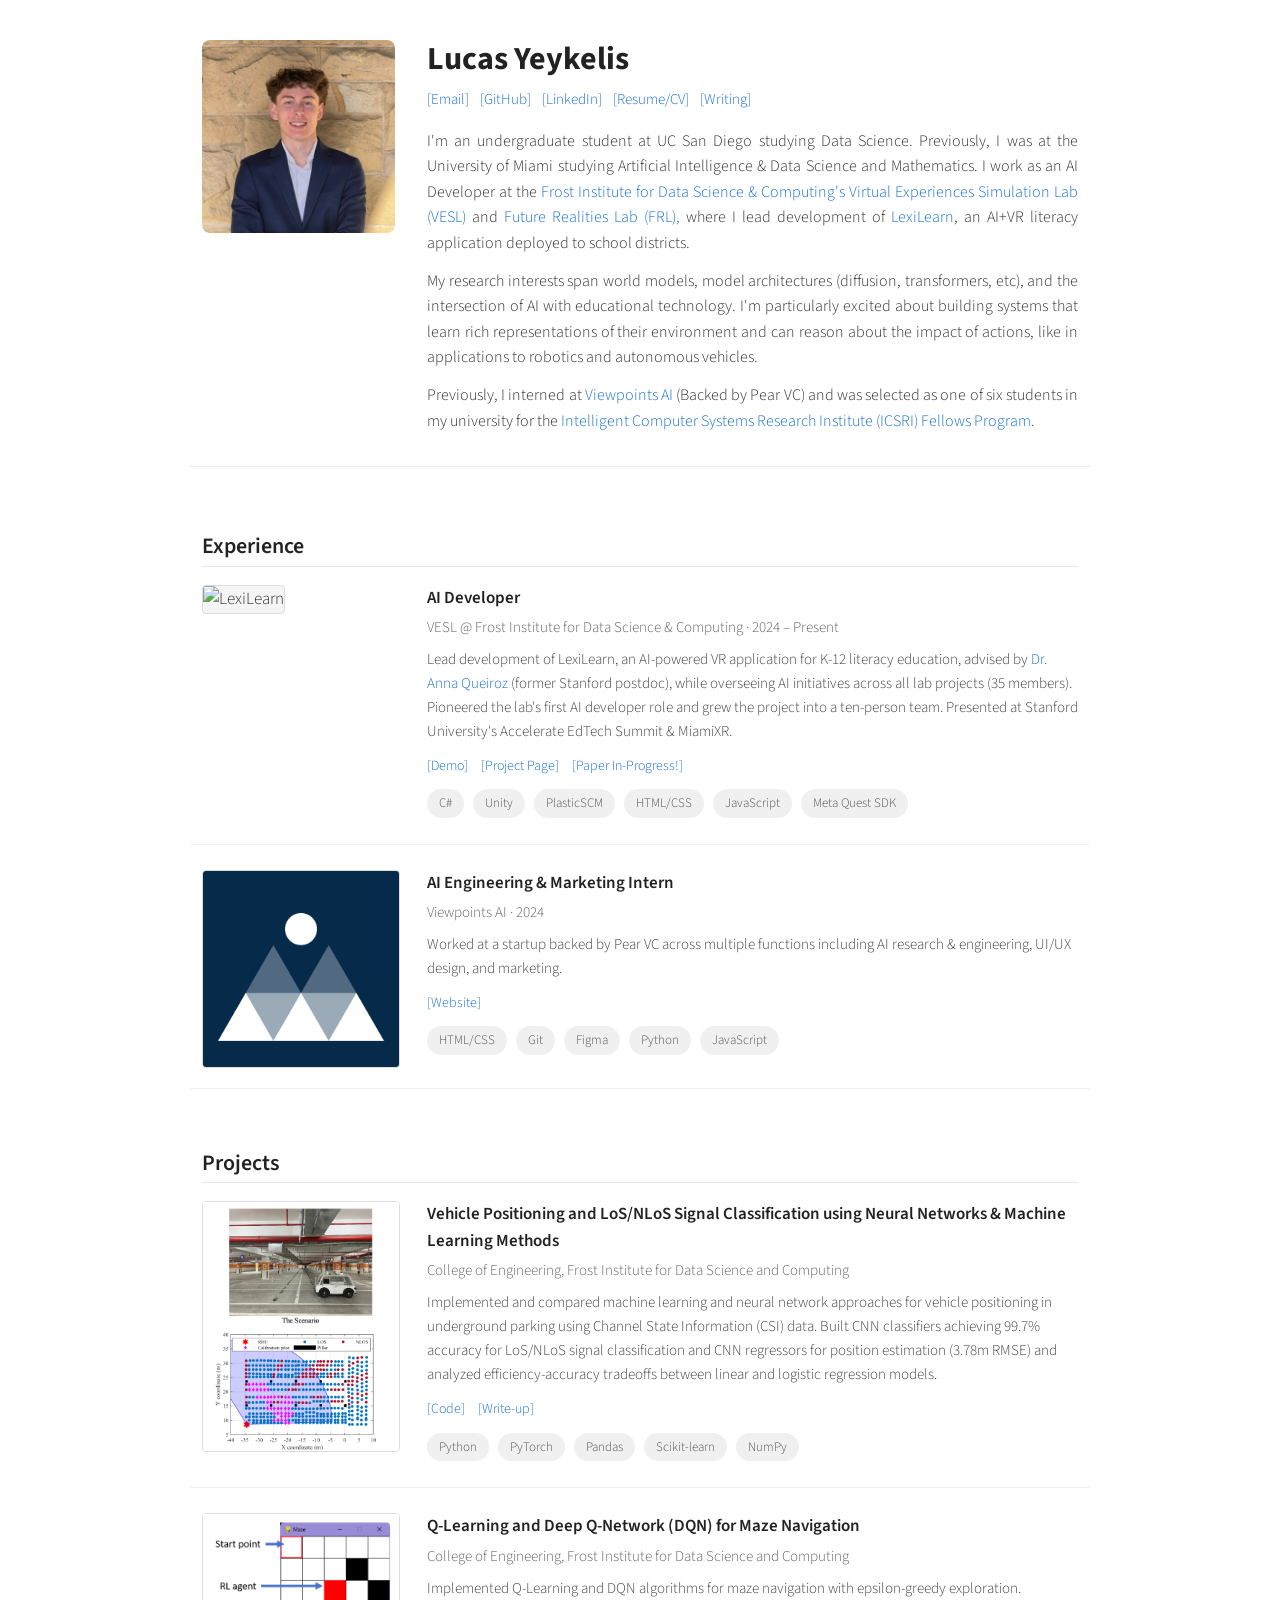
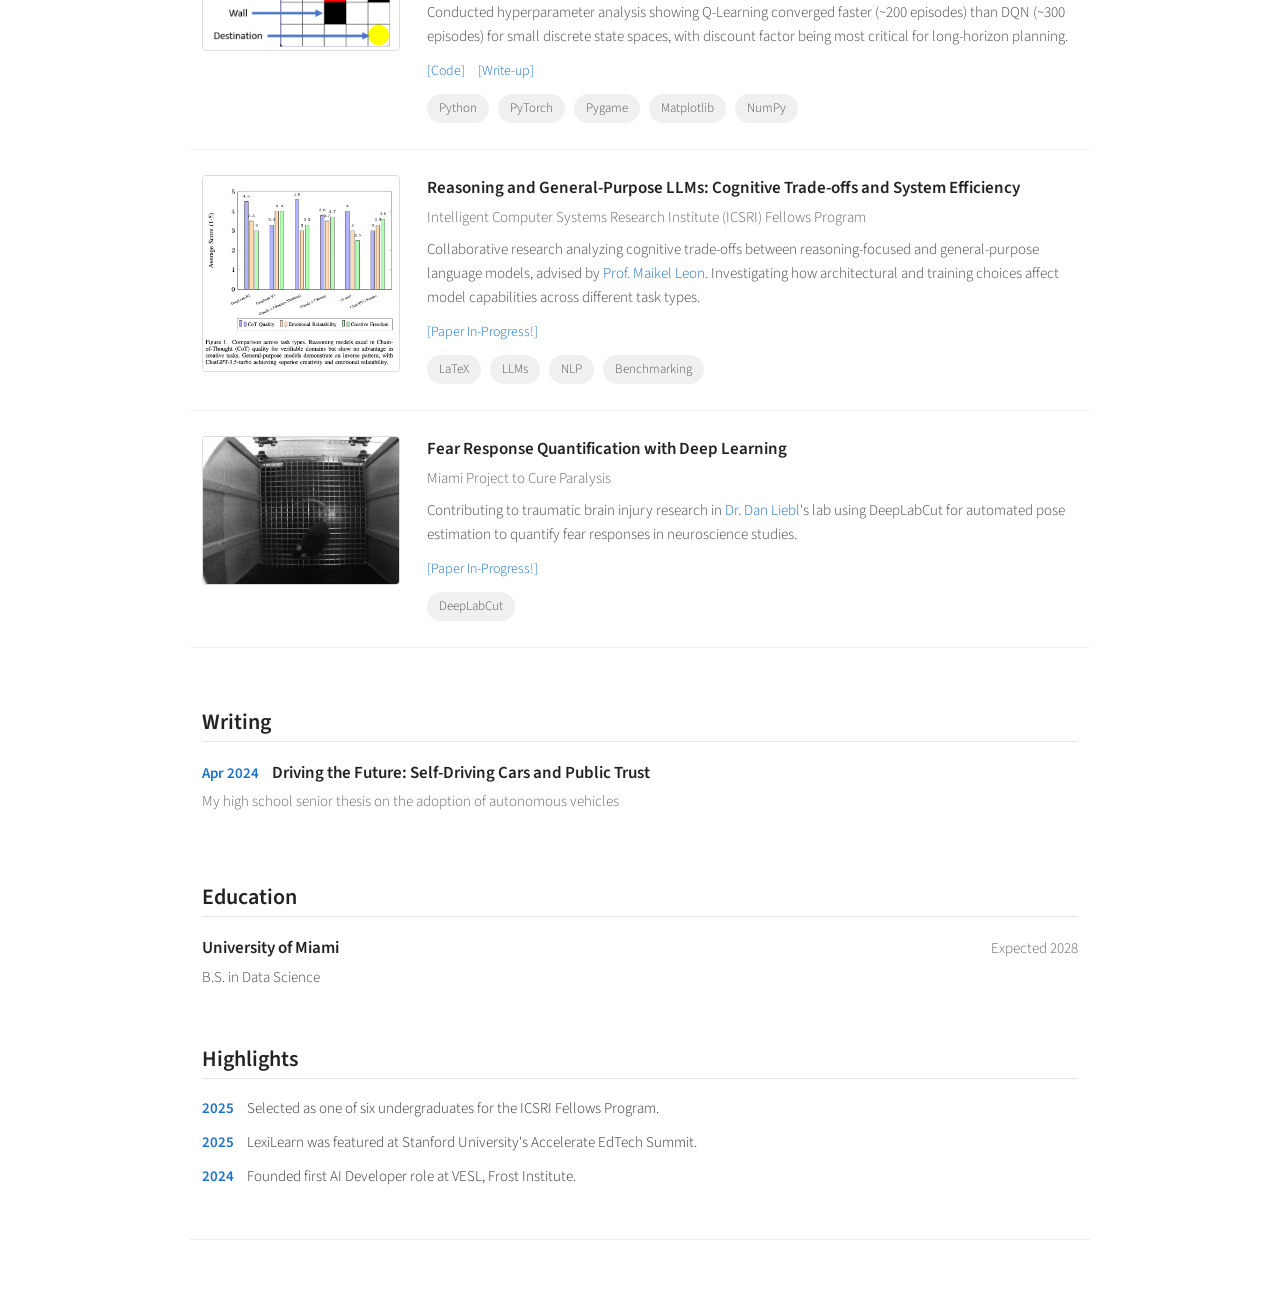
==== commit 92d7fa94: "update index.html" ====
--- a/index.html
+++ b/index.html
@@ -289,12 +289,12 @@
             <div class="col-12">
                 <div class="education-item">
                     <span class="education-school">University of Miami</span>
-                    <span class="education-date">Expected 2027</span>
+                    <span class="education-date">Expected 2028</span>
                 </div>
                 <div class="education-details">
-                    B.S. in Artificial Intelligence & Data Science, B.S.B.A. in Business Technology, Minor in Mathematics
+                    B.S. in Data Science
                     <br>
-                    GPA: 3.95 · Dean's List
+                    
                 </div>
             </div>
         </div>
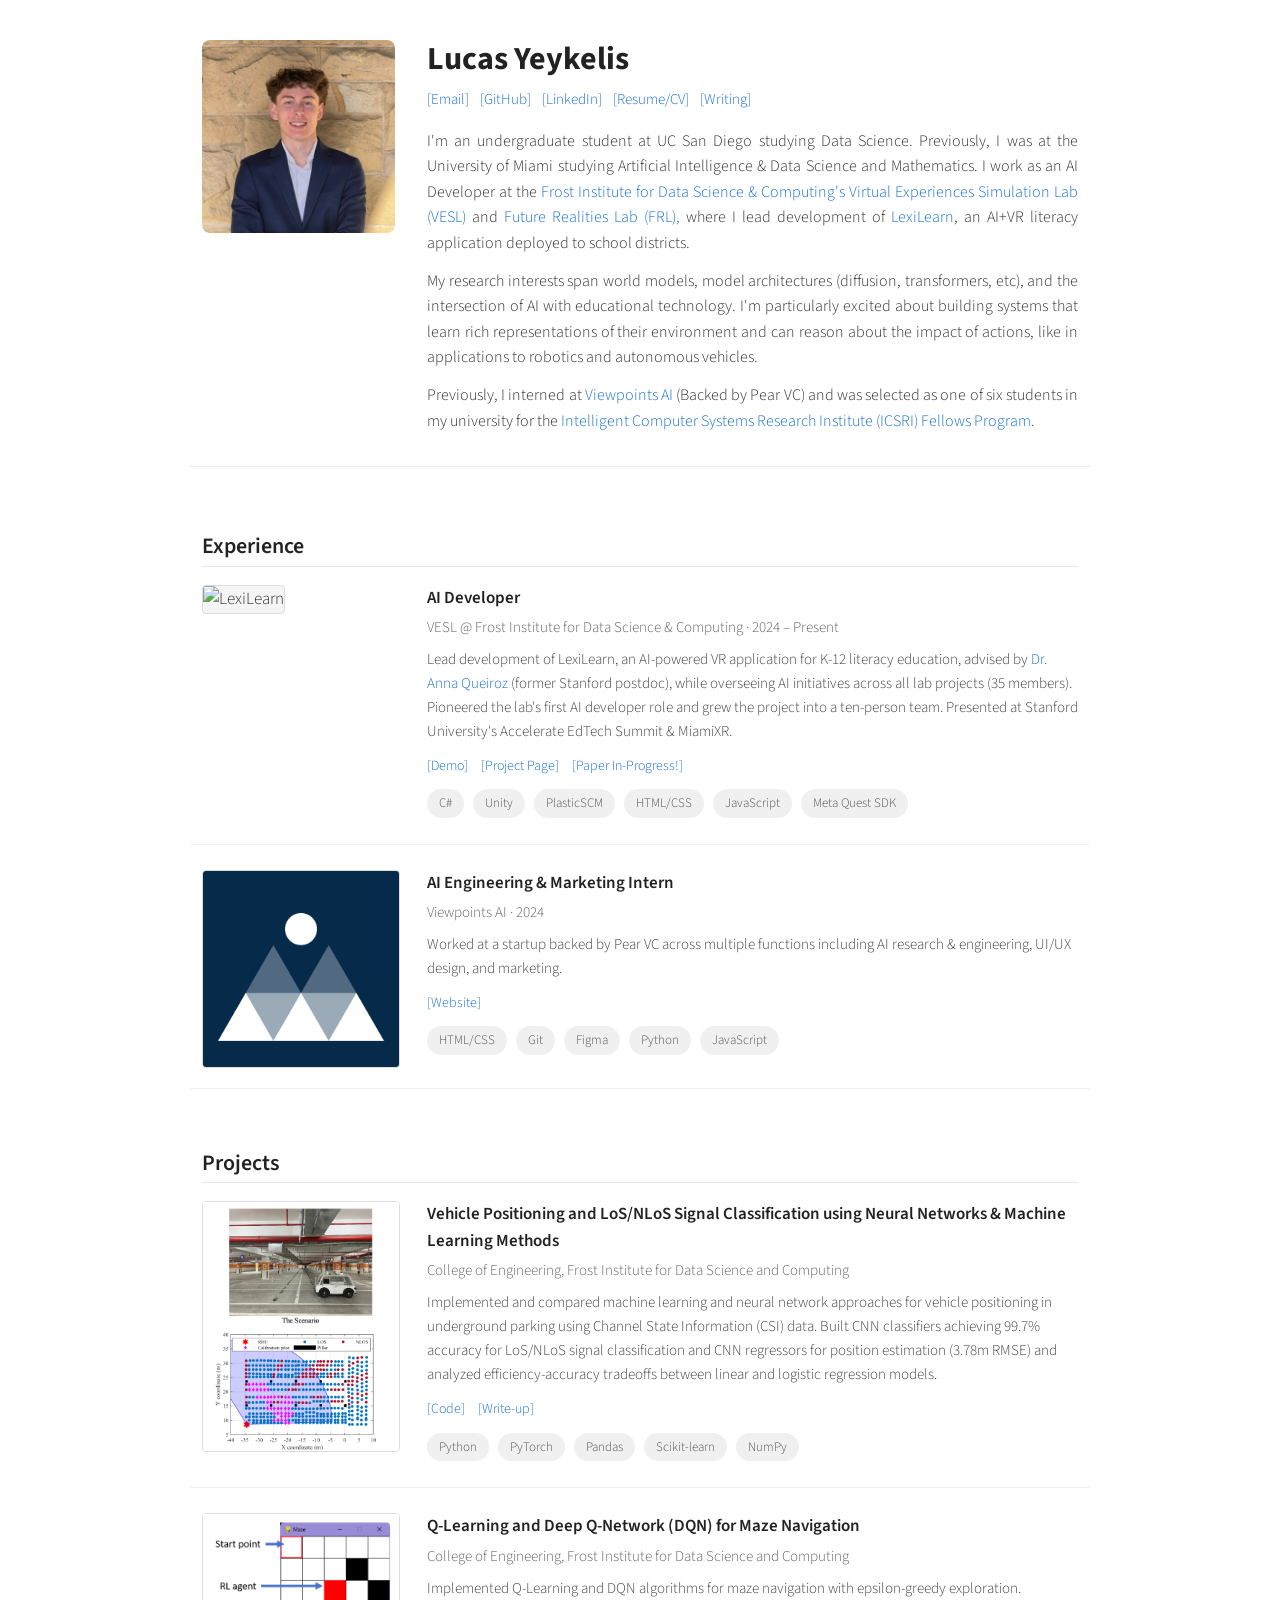
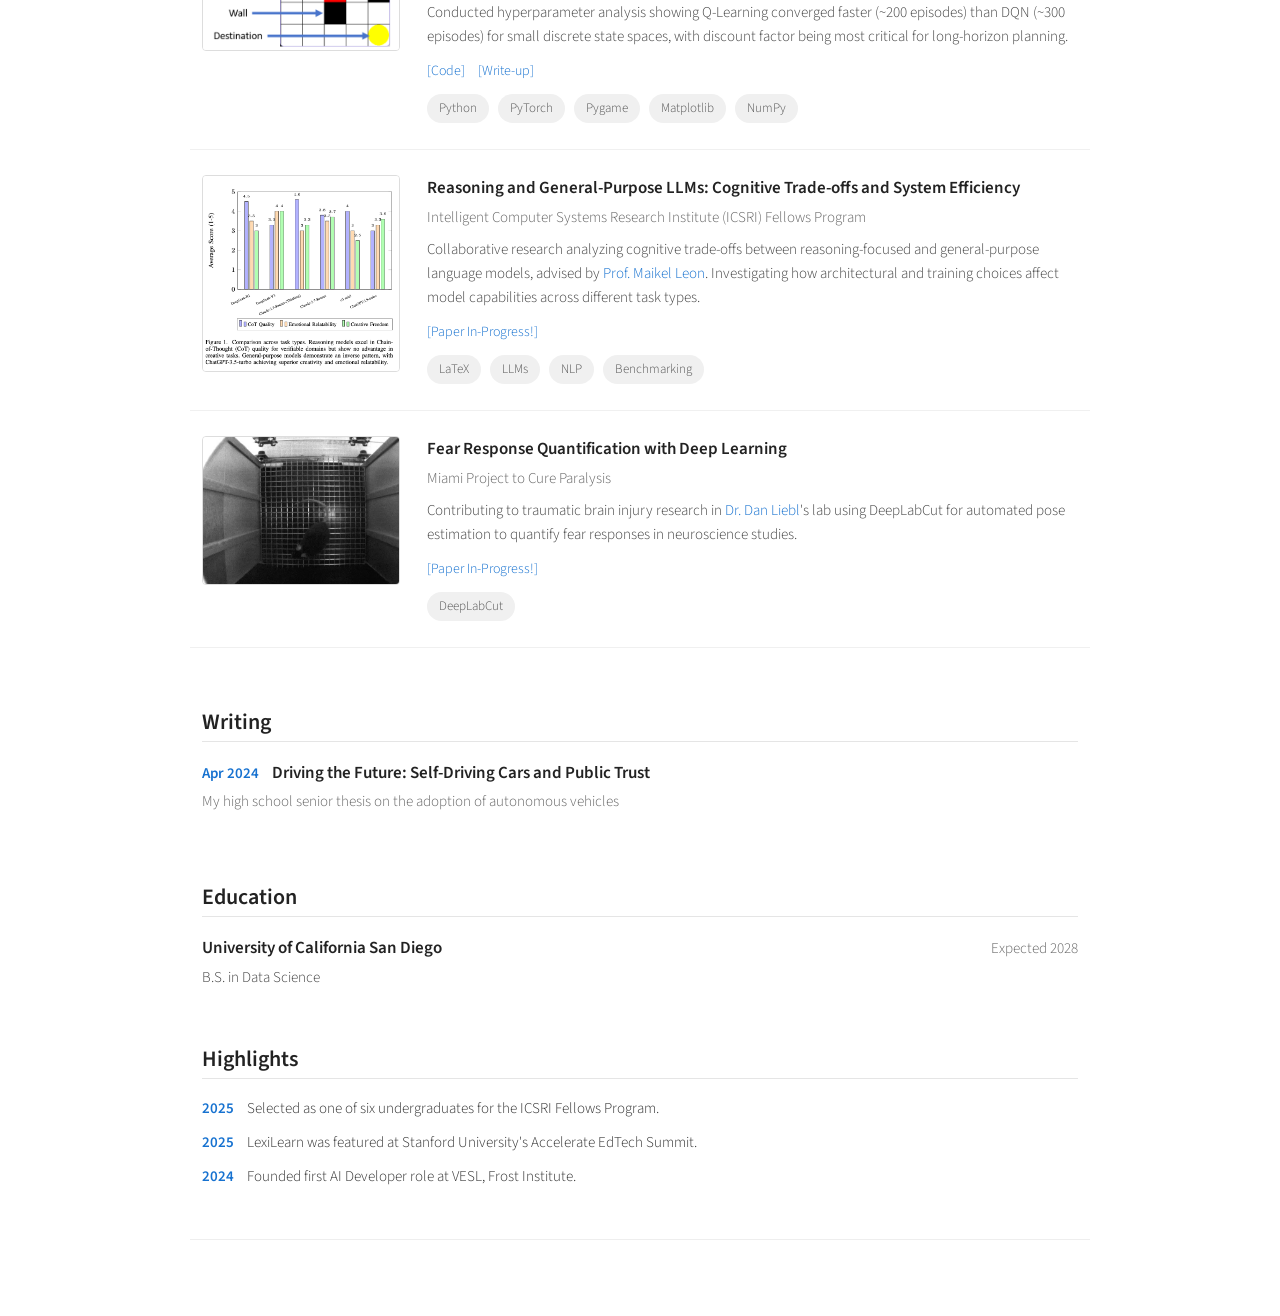
==== commit 69a01fb0: "update index.html" ====
--- a/index.html
+++ b/index.html
@@ -288,7 +288,7 @@
         <div class="row education-row">
             <div class="col-12">
                 <div class="education-item">
-                    <span class="education-school">University of Miami</span>
+                    <span class="education-school">University of California San Diego</span>
                     <span class="education-date">Expected 2028</span>
                 </div>
                 <div class="education-details">
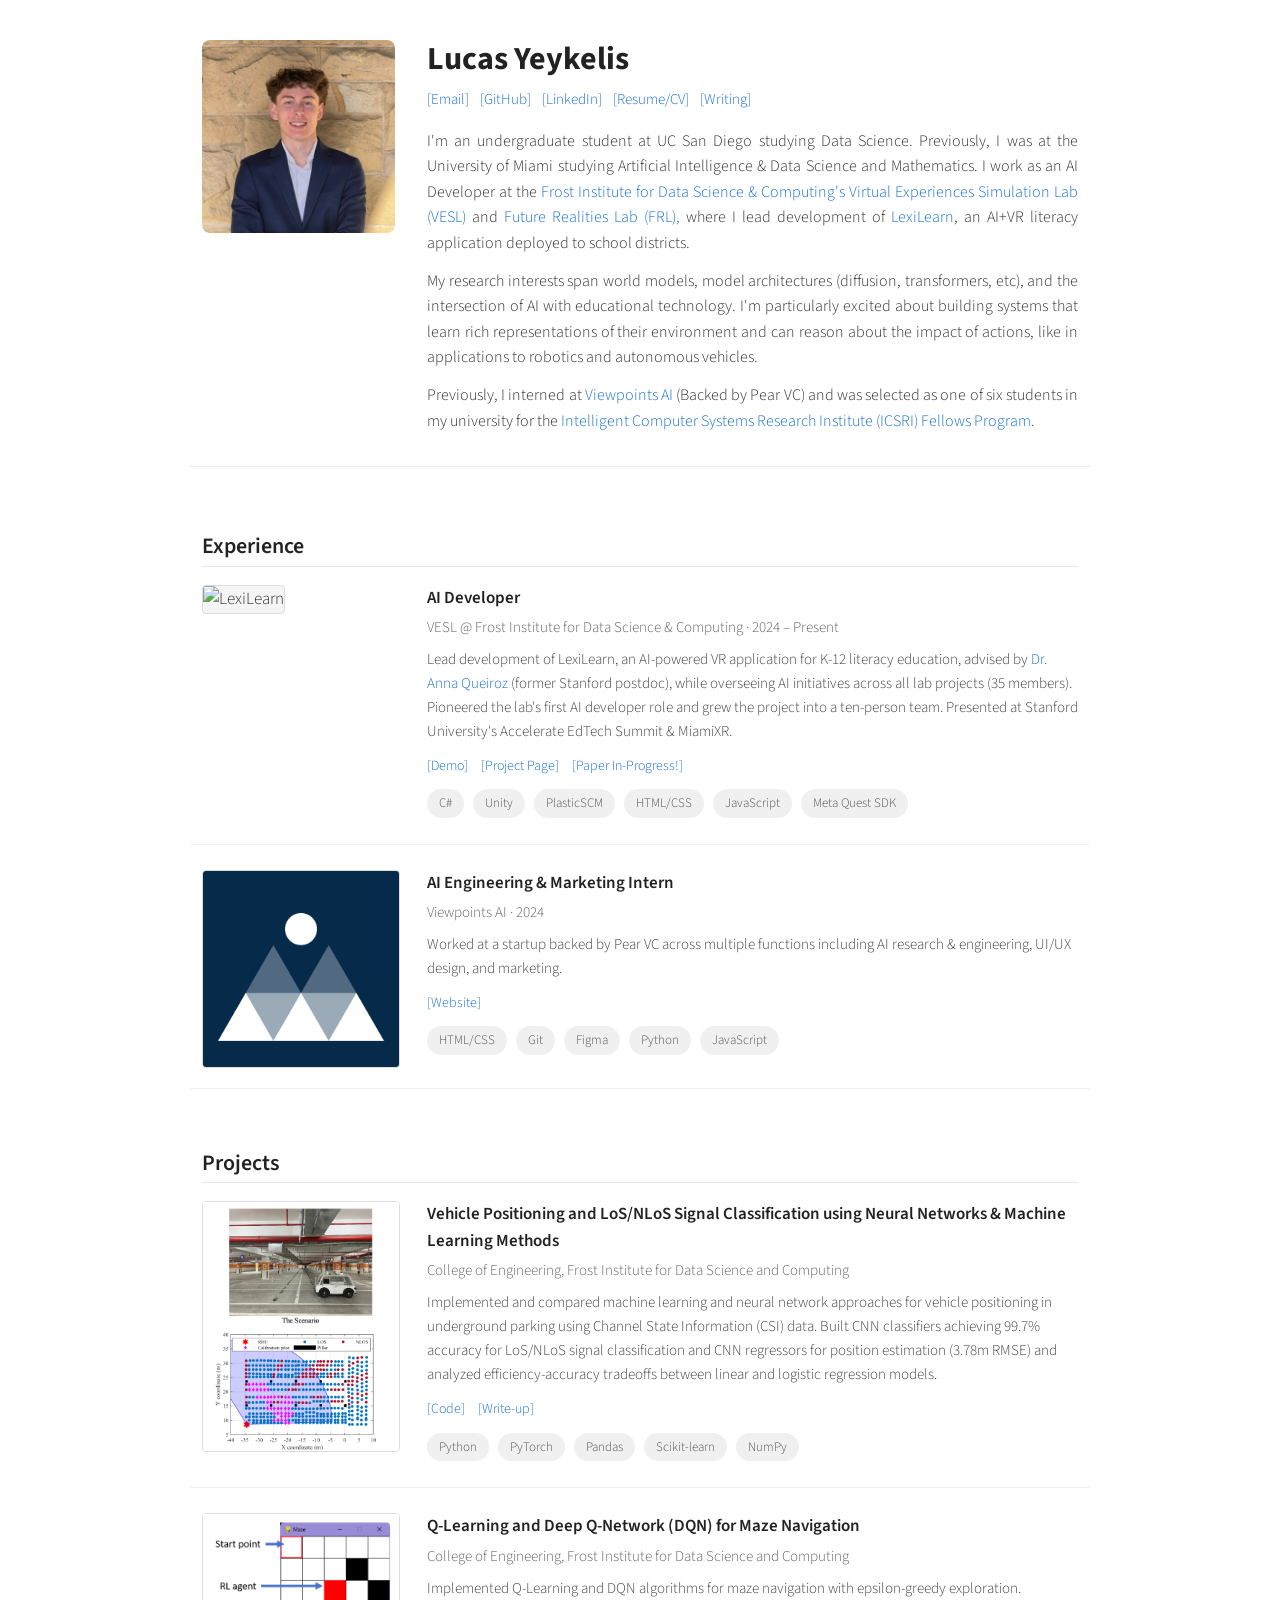
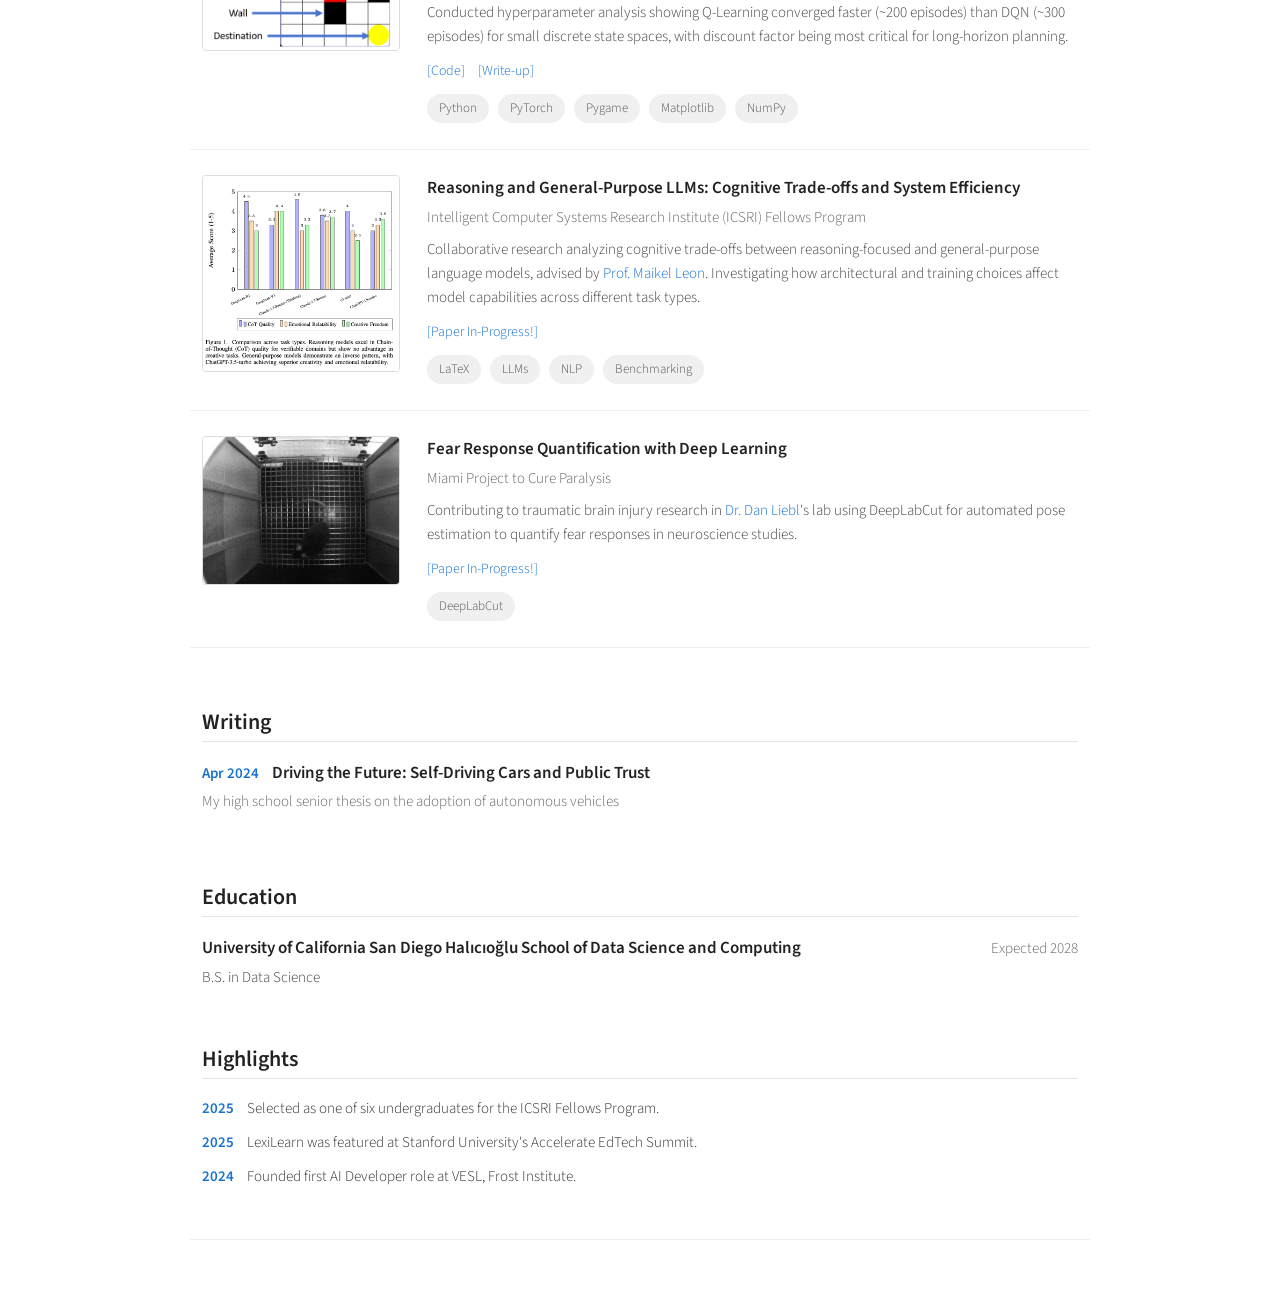
==== commit 98f354ba: "update index.html" ====
--- a/index.html
+++ b/index.html
@@ -288,7 +288,7 @@
         <div class="row education-row">
             <div class="col-12">
                 <div class="education-item">
-                    <span class="education-school">University of California San Diego</span>
+                    <span class="education-school">University of California San Diego Halıcıoğlu School of Data Science and Computing</span>
                     <span class="education-date">Expected 2028</span>
                 </div>
                 <div class="education-details">
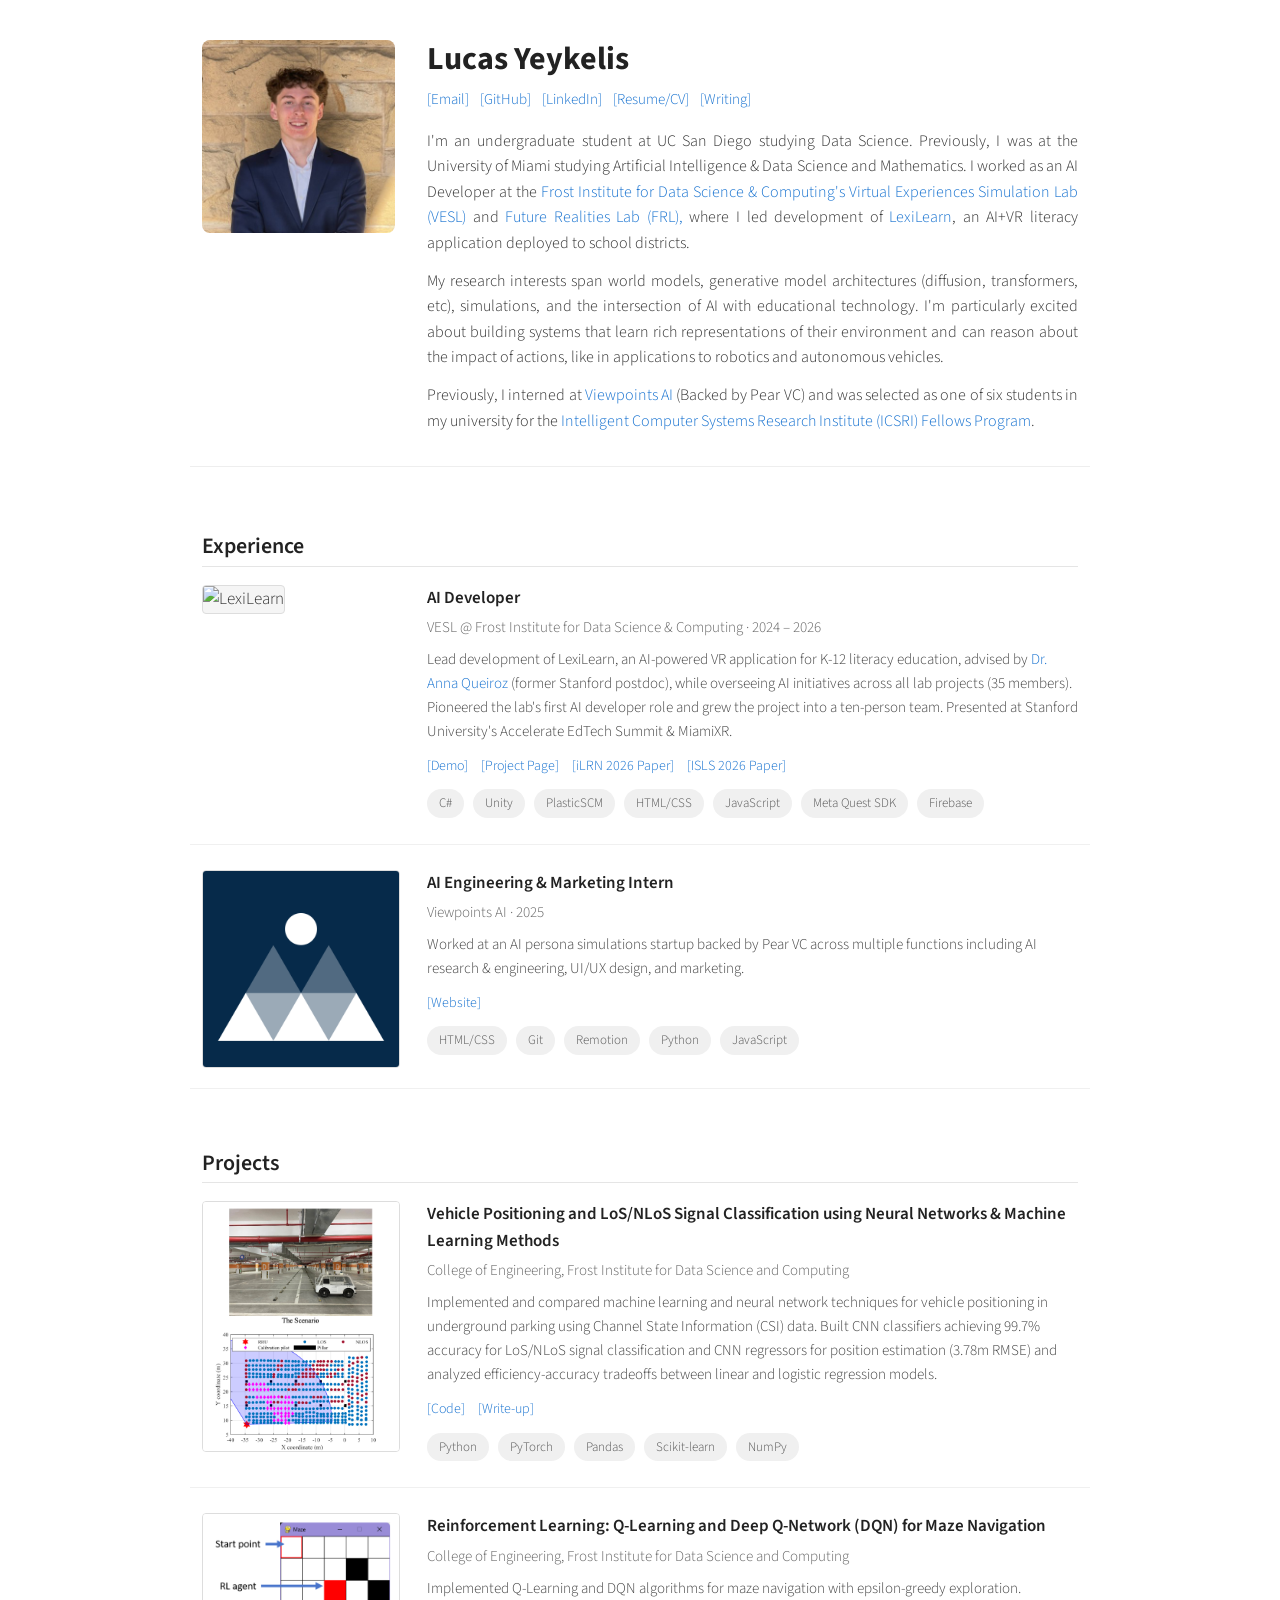
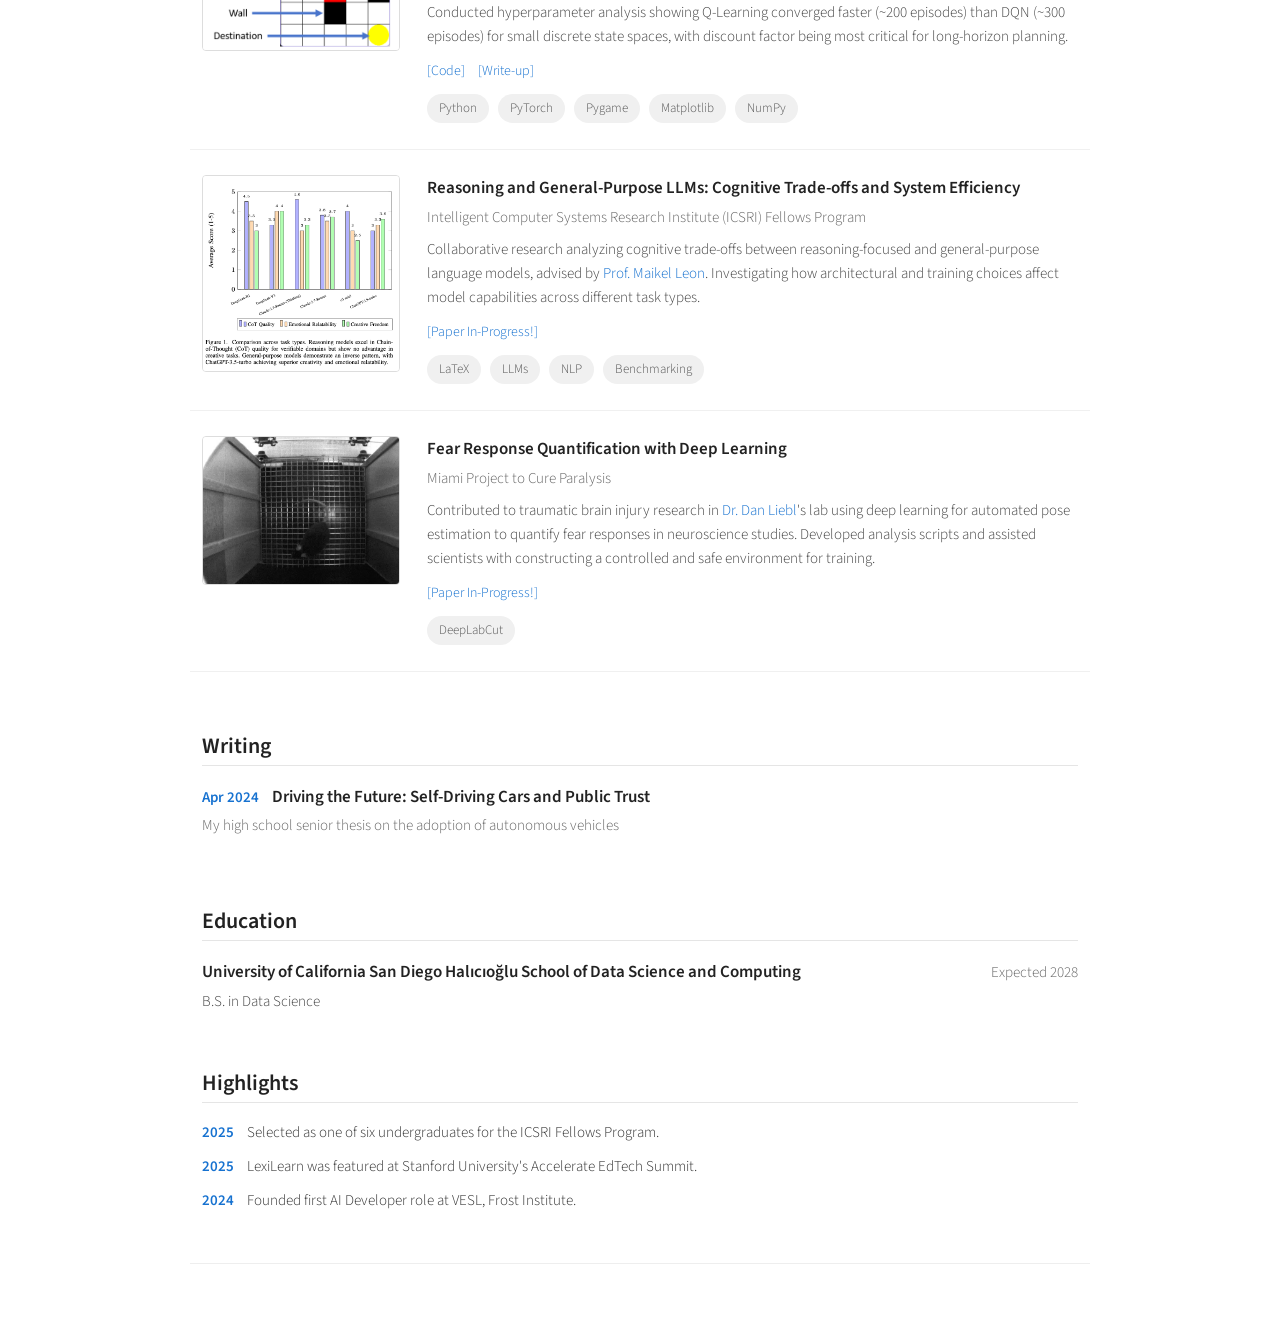
==== commit 1d07dfc7: "update index.html" ====
--- a/index.html
+++ b/index.html
@@ -34,15 +34,15 @@
                 </div>
                 
                 <p class="bio">
-                    I'm an undergraduate student at UC San Diego studying Data Science. Previously, I was at the University of Miami studying Artificial Intelligence & Data Science and Mathematics. I work as an 
+                    I'm an undergraduate student at UC San Diego studying Data Science. Previously, I was at the University of Miami studying Artificial Intelligence & Data Science and Mathematics. I worked as an 
                     AI Developer at the <a href="https://xr.miami.edu/labs/the-vesl/index.html" target="_blank">Frost Institute for Data Science & Computing's Virtual 
                     Experiences Simulation Lab (VESL)</a> and <a href="https://xr.miami.edu/labs/frl/index.html" target="_blank">Future Realities Lab 
-                    (FRL), </a>where I lead development of 
+                    (FRL), </a>where I led development of 
                     <a href="https://xr.miami.edu/labs/frl/projects.html" target="_blank">LexiLearn</a>, an AI+VR literacy application deployed to school districts.
                 </p>
                 
                 <p class="bio">
-                    My research interests span world models, model architectures (diffusion, transformers, etc), and the intersection of 
+                    My research interests span world models, generative model architectures (diffusion, transformers, etc), simulations, and the intersection of 
                     AI with educational technology. I'm particularly excited about building systems that learn 
                     rich representations of their environment and can reason about the impact of actions, like in applications to robotics and autonomous vehicles.
                 </p>
@@ -73,7 +73,7 @@
             AI Developer
         </div>
         <div class="project-venue">
-            VESL @ Frost Institute for Data Science & Computing · 2024 – Present
+            VESL @ Frost Institute for Data Science & Computing · 2024 – 2026
         </div>
         <div class="project-desc">
             Lead development of LexiLearn, an AI-powered VR application for K-12 literacy education, advised by <a href="https://com.miami.edu/profile/anna-queiroz/" target="_blank">Dr. Anna Queiroz</a> 
@@ -83,7 +83,9 @@
         <div class="project-links">
             <a href="https://www.youtube.com/shorts/j29-6Xuvc5c" target="_blank">[Demo]</a>
             <a href="https://xr.miami.edu/labs/frl/projects.html" target="_blank">[Project Page]</a> 
-            <a href="#">[Paper In-Progress!]</a>
+            <a href="https://publications.immersivelrn.org/practitioner/article/view/1333" target="_blank">[iLRN 2026 Paper]</a>
+            <a href="https://2026.isls.org/docs/General%20Volume%202026.pdf#page=52" target="_blank">[ISLS 2026 Paper]</a>
+
         </div>
          <div class="project-tags">
                     <span class="tag">C#</span>
@@ -92,6 +94,7 @@
                     <span class="tag">HTML/CSS</span>
                     <span class="tag">JavaScript</span>
                     <span class="tag">Meta Quest SDK</span>
+                    <span class="tag">Firebase</span>
         </div>
     </div>
 </div>
@@ -106,10 +109,10 @@
             AI Engineering & Marketing Intern
         </div>
         <div class="project-venue">
-            Viewpoints AI · 2024
+            Viewpoints AI · 2025
         </div>
         <div class="project-desc">
-            Worked at a startup backed by Pear VC across multiple functions including 
+            Worked at an AI persona simulations startup backed by Pear VC across multiple functions including 
             AI research & engineering, UI/UX design, and marketing.
         </div>
         <div class="project-links">
@@ -118,7 +121,7 @@
         <div class="project-tags">
                     <span class="tag">HTML/CSS</span>
                     <span class="tag">Git</span>
-                    <span class="tag">Figma</span>
+                    <span class="tag">Remotion</span>
                     <span class="tag">Python</span>
                     <span class="tag">JavaScript</span>
         </div>
@@ -147,7 +150,7 @@
                     College of Engineering, Frost Institute for Data Science and Computing
                 </div>
                 <div class="project-desc">
-                    Implemented and compared machine learning and neural network approaches for vehicle positioning in underground parking using Channel State Information (CSI) data. Built CNN classifiers achieving 99.7% accuracy for LoS/NLoS signal classification and CNN regressors for position estimation (3.78m RMSE) and analyzed efficiency-accuracy tradeoffs between linear and logistic regression models.
+                    Implemented and compared machine learning and neural network techniques for vehicle positioning in underground parking using Channel State Information (CSI) data. Built CNN classifiers achieving 99.7% accuracy for LoS/NLoS signal classification and CNN regressors for position estimation (3.78m RMSE) and analyzed efficiency-accuracy tradeoffs between linear and logistic regression models.
                 </div>
                 <div class="project-links">
                     <a href="https://github.com/yeylucas/vehicle-positioning" target="_blank">[Code]</a>
@@ -171,7 +174,7 @@
             </div>
             <div class="col-sm-9">
                 <div class="project-title">
-                    Q-Learning and Deep Q-Network (DQN) for Maze Navigation
+                    Reinforcement Learning: Q-Learning and Deep Q-Network (DQN) for Maze Navigation
                 </div>
                 <div class="project-venue">
                     College of Engineering, Frost Institute for Data Science and Computing
@@ -236,8 +239,9 @@
                     Miami Project to Cure Paralysis
                 </div>
                 <div class="project-desc">
-                    Contributing to traumatic brain injury research in <a href="https://www.themiamiproject.org/faculty/daniel-liebl/" target="_blank">Dr. Dan Liebl</a>'s lab using DeepLabCut for automated pose estimation to 
-                    quantify fear responses in neuroscience studies.
+                    Contributed to traumatic brain injury research in <a href="https://www.themiamiproject.org/faculty/daniel-liebl/" target="_blank">Dr. Dan Liebl</a>'s lab using deep learning for automated pose estimation to 
+                    quantify fear responses in neuroscience studies. 
+                    Developed analysis scripts and assisted scientists with constructing a controlled and safe environment for training. 
                 </div>
                 <div class="project-links">
                     <a href="#">[Paper In-Progress!]</a>
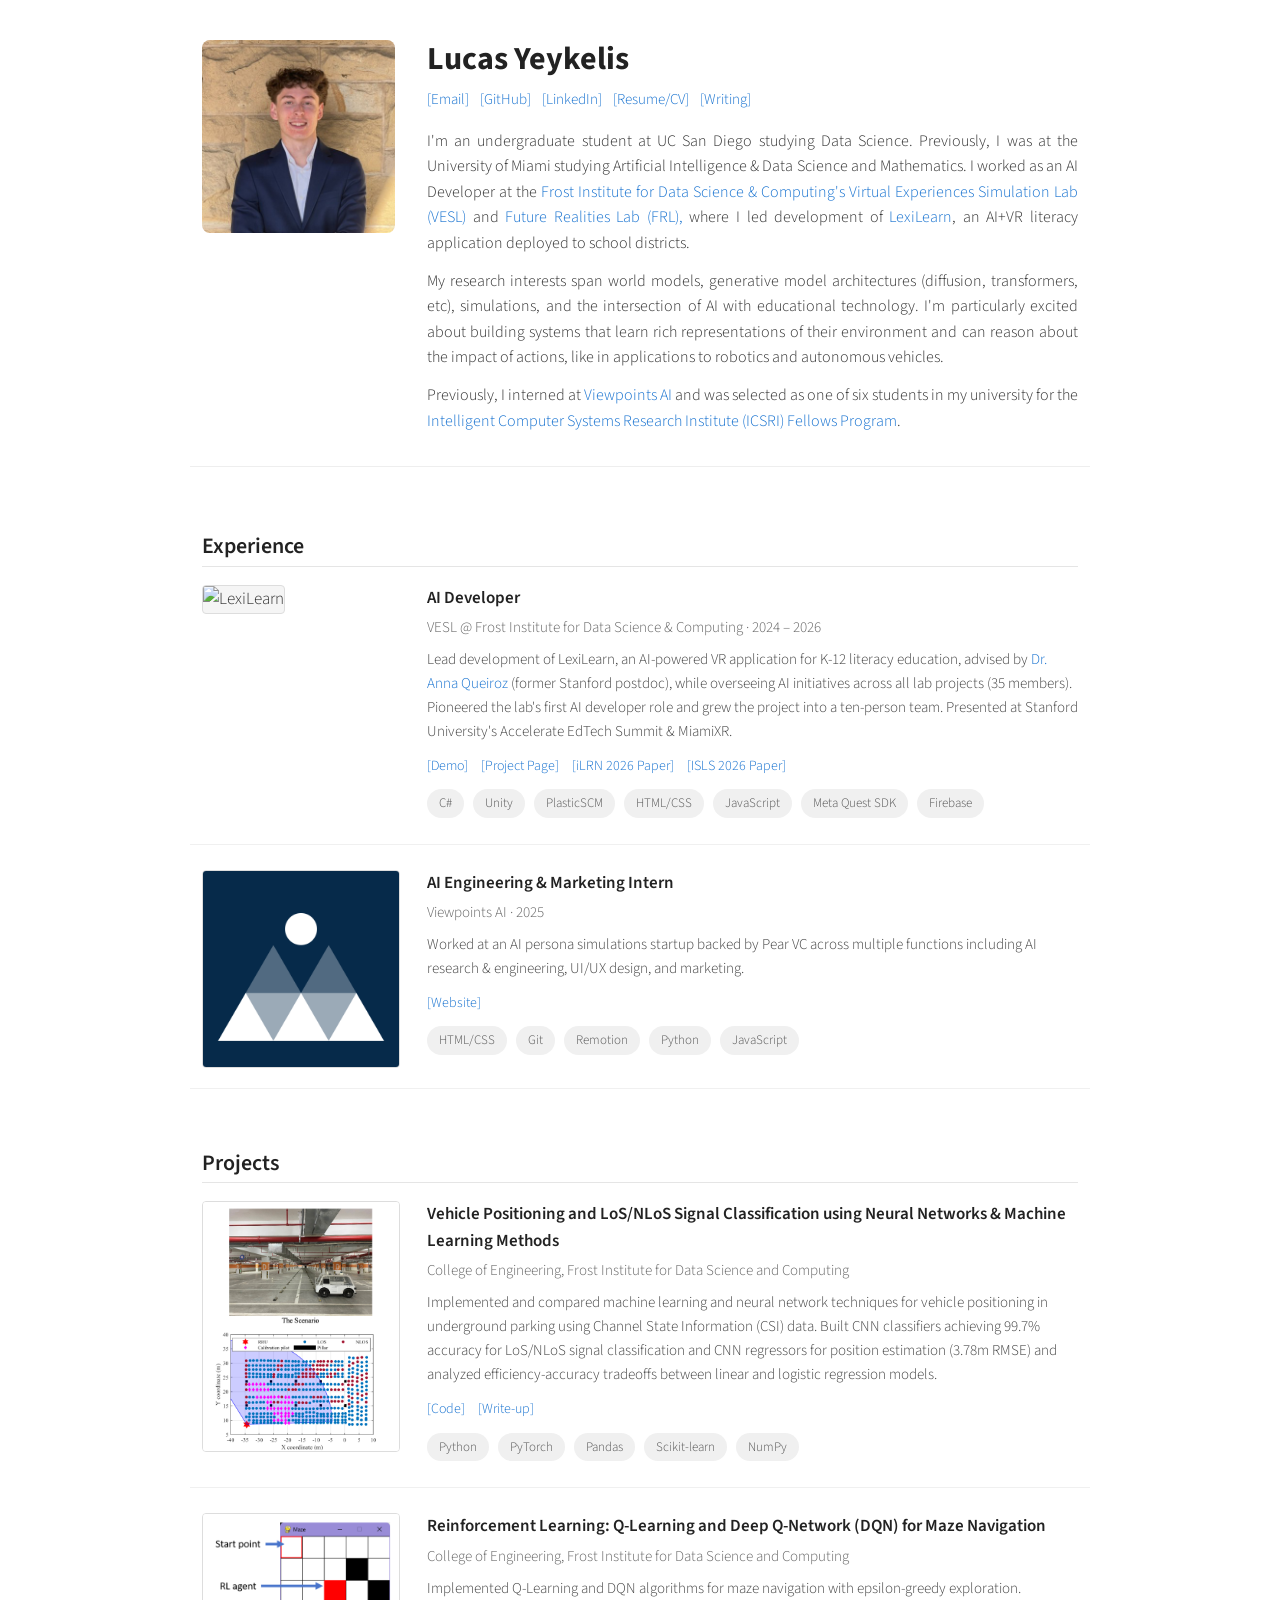
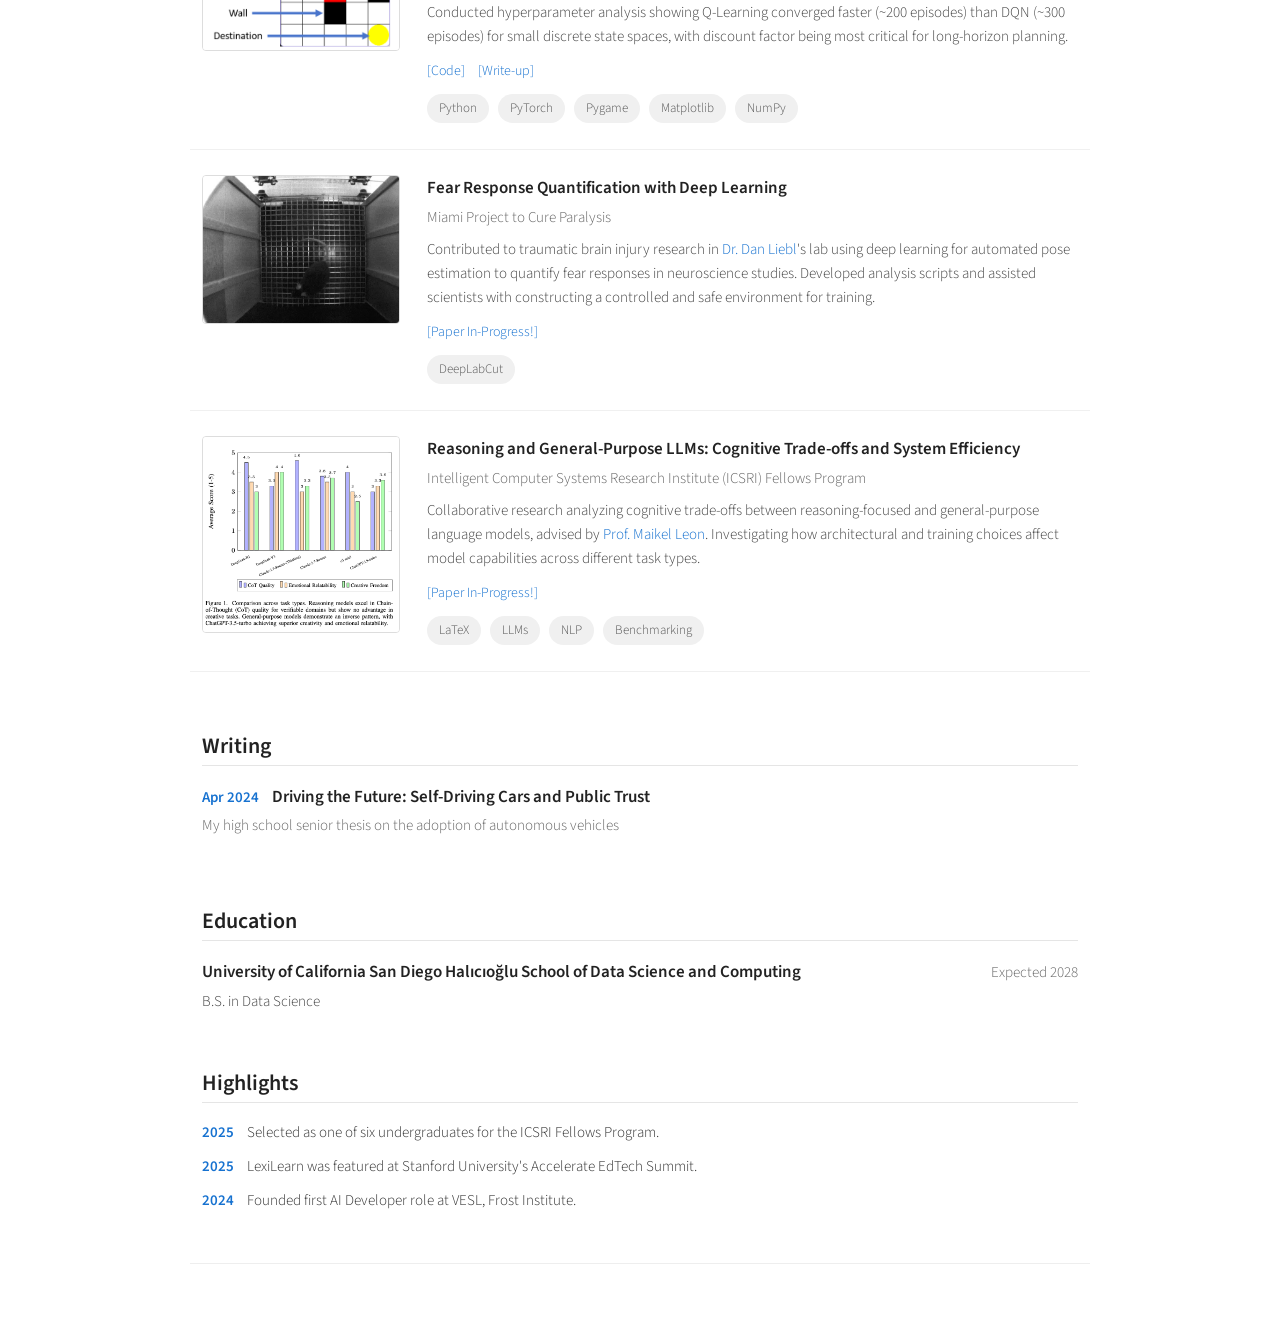
==== commit 9f5a5a6c: "update index.html" ====
--- a/index.html
+++ b/index.html
@@ -48,7 +48,7 @@
                 </p>
                 
                 <p class="bio">
-                    Previously, I interned at <a href="https://viewpoints.ai/" target="_blank">Viewpoints AI</a> (Backed by Pear VC) 
+                    Previously, I interned at <a href="https://viewpoints.ai/" target="_blank">Viewpoints AI</a>
                     and was selected as one of six students in my university for the 
                     <a href="https://www.herbert.miami.edu/faculty-research/research-labs-centers-institutes/icsri/fellows-program.html" target="_blank">Intelligent Computer Systems Research Institute (ICSRI) Fellows Program</a>.
                 </p>
@@ -196,6 +196,32 @@
             </div>
         </div>
         
+        <!-- Project: DeepLabCut Fear Response -->
+        <div class="row project-row">
+            <div class="col-sm-3 project-img-col">
+                <img src="imgs/DLCRat.png" class="img-fluid project-img" alt="DeepLabCut Research">
+            </div>
+            <div class="col-sm-9">
+                <div class="project-title">
+                    Fear Response Quantification with Deep Learning
+                </div>
+                <div class="project-venue">
+                    Miami Project to Cure Paralysis
+                </div>
+                <div class="project-desc">
+                    Contributed to traumatic brain injury research in <a href="https://www.themiamiproject.org/faculty/daniel-liebl/" target="_blank">Dr. Dan Liebl</a>'s lab using deep learning for automated pose estimation to 
+                    quantify fear responses in neuroscience studies. 
+                    Developed analysis scripts and assisted scientists with constructing a controlled and safe environment for training. 
+                </div>
+                <div class="project-links">
+                    <a href="#">[Paper In-Progress!]</a>
+                </div>
+                <div class="project-tags">
+                    <span class="tag">DeepLabCut</span>
+                </div>
+            </div>
+        </div>
+
         <!-- Project: IEEE Research -->
         <div class="row project-row">
             <div class="col-sm-3 project-img-col">
@@ -226,31 +252,6 @@
             </div>
         </div>
         
-        <!-- Project: DeepLabCut Fear Response -->
-        <div class="row project-row">
-            <div class="col-sm-3 project-img-col">
-                <img src="imgs/DLCRat.png" class="img-fluid project-img" alt="DeepLabCut Research">
-            </div>
-            <div class="col-sm-9">
-                <div class="project-title">
-                    Fear Response Quantification with Deep Learning
-                </div>
-                <div class="project-venue">
-                    Miami Project to Cure Paralysis
-                </div>
-                <div class="project-desc">
-                    Contributed to traumatic brain injury research in <a href="https://www.themiamiproject.org/faculty/daniel-liebl/" target="_blank">Dr. Dan Liebl</a>'s lab using deep learning for automated pose estimation to 
-                    quantify fear responses in neuroscience studies. 
-                    Developed analysis scripts and assisted scientists with constructing a controlled and safe environment for training. 
-                </div>
-                <div class="project-links">
-                    <a href="#">[Paper In-Progress!]</a>
-                </div>
-                <div class="project-tags">
-                    <span class="tag">DeepLabCut</span>
-                </div>
-            </div>
-        </div>
         
         <!-- Older Projects Section -->
        <!---
